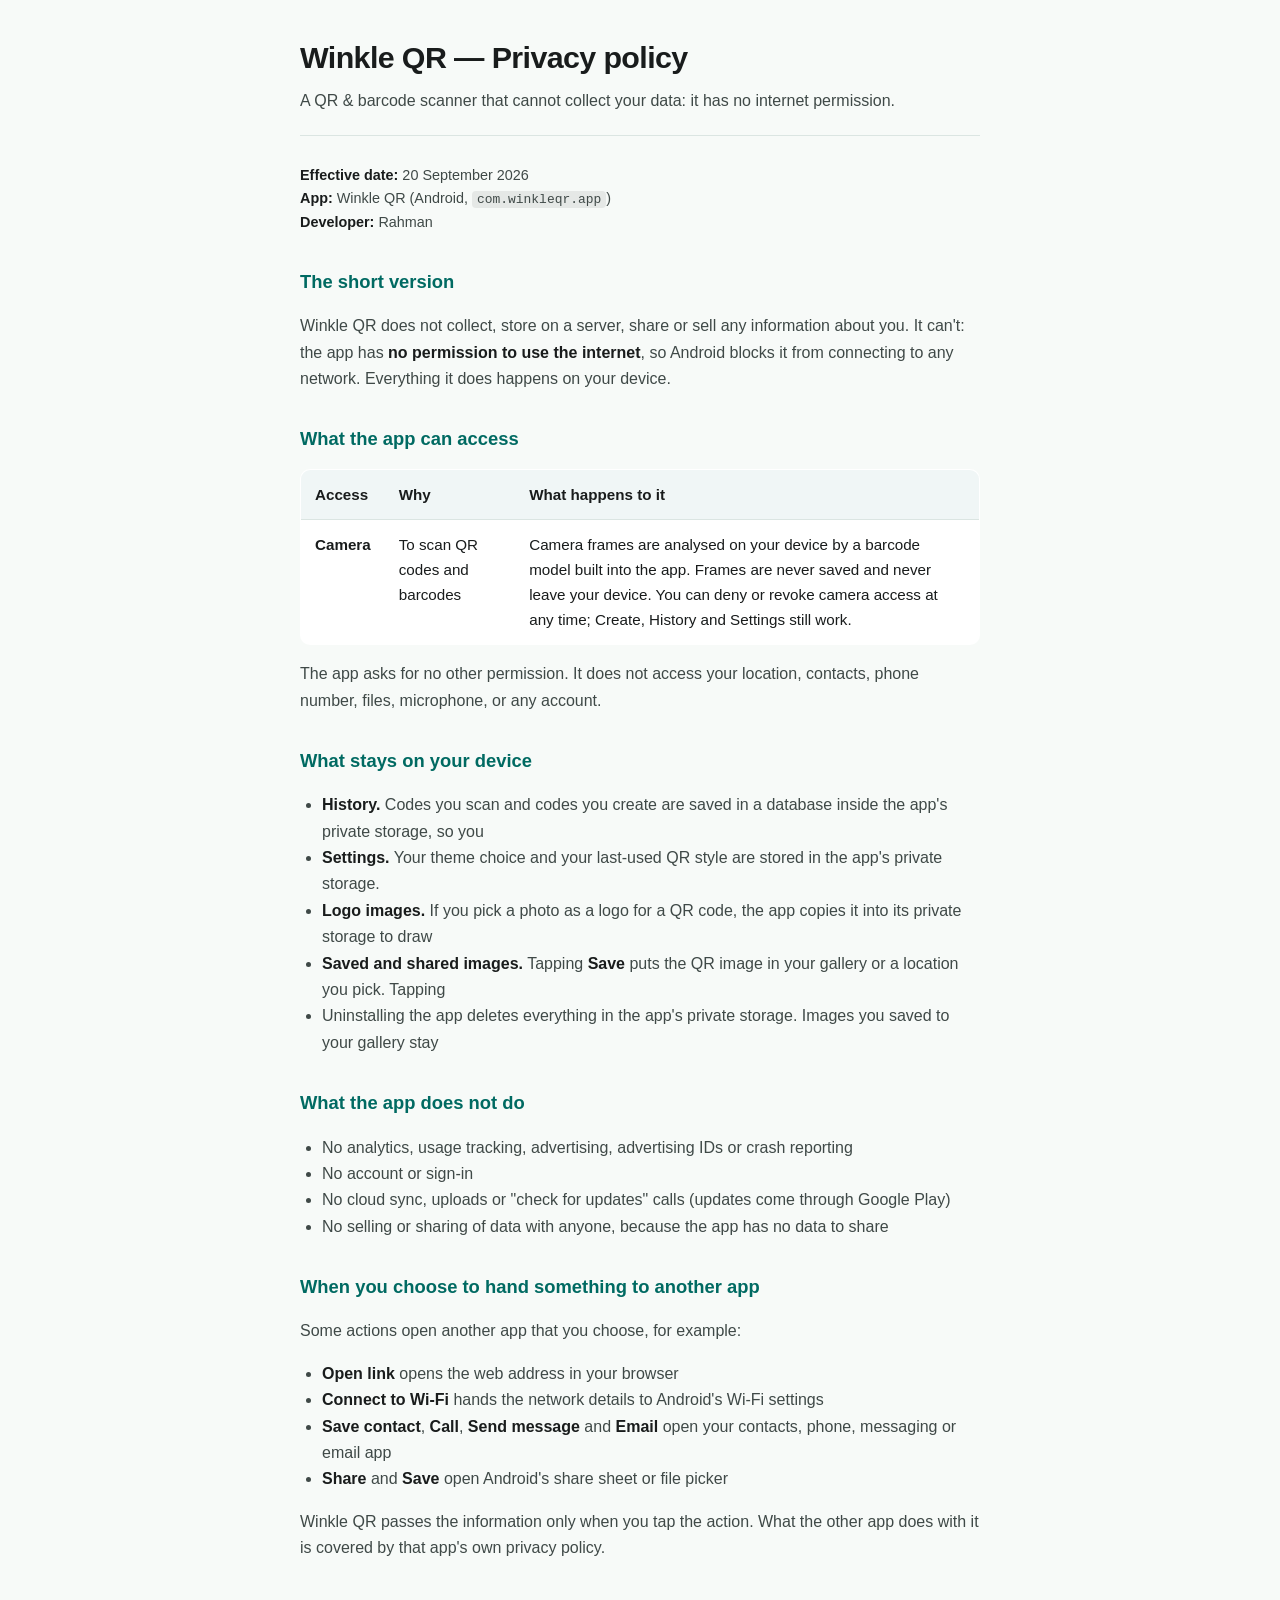
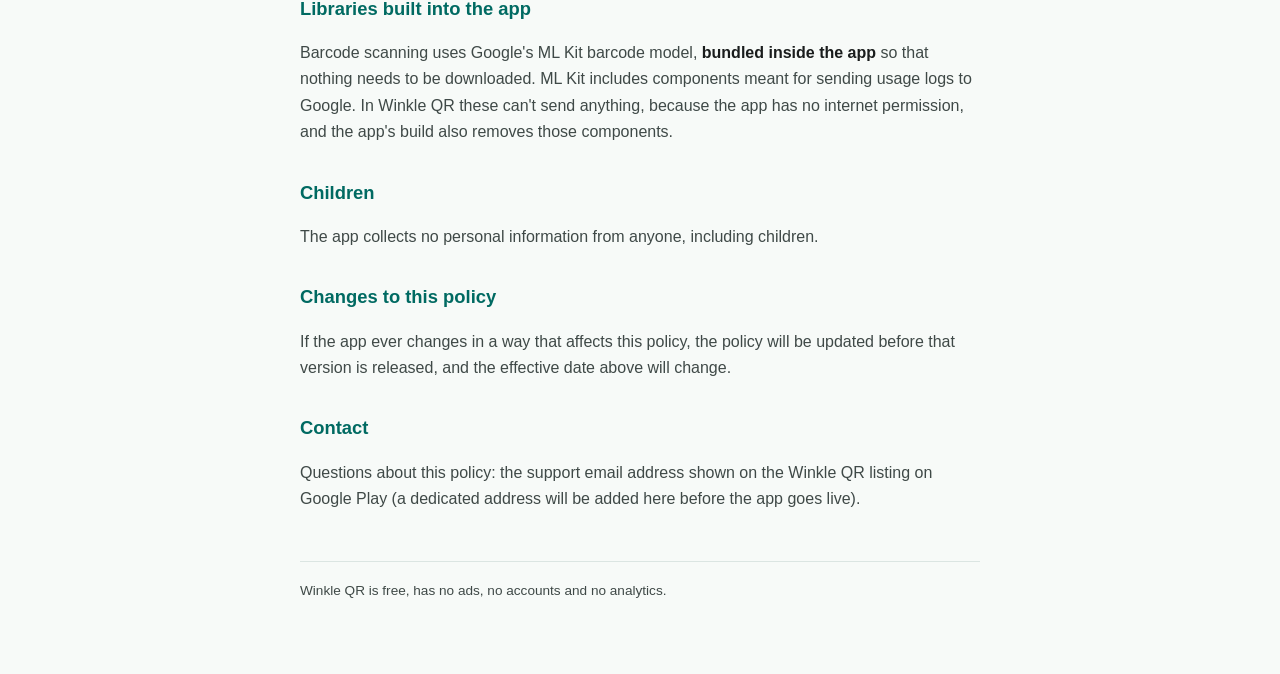
==== index.html @ daf8082f "Publish the Winkle QR privacy policy" ====
<!doctype html>
<html lang="en">
<head>
<meta charset="utf-8">
<meta name="viewport" content="width=device-width, initial-scale=1">
<title>Winkle QR — Privacy policy</title>
<style>
  :root { color-scheme: light dark; --ink:#191c1c; --muted:#3f4947; --bg:#f7faf8; --card:#fff; --accent:#006a62; --line:#dbe5e2; }
  @media (prefers-color-scheme: dark) { :root { --ink:#e0e3e2; --muted:#bfc9c7; --bg:#101414; --card:#171d1c; --accent:#74d7cc; --line:#2a3331; } }
  * { box-sizing:border-box; }
  body { margin:0; background:var(--bg); color:var(--ink); font:16px/1.65 -apple-system,BlinkMacSystemFont,"Segoe UI",Roboto,sans-serif; }
  main { max-width:720px; margin:0 auto; padding:32px 20px 72px; }
  header { border-bottom:1px solid var(--line); padding-bottom:20px; margin-bottom:28px; }
  h1 { font-size:1.9rem; margin:0 0 6px; letter-spacing:-.02em; }
  h2 { font-size:1.15rem; margin:32px 0 10px; color:var(--accent); }
  p, li { color:var(--muted); }
  strong { color:var(--ink); }
  .tagline { color:var(--muted); margin:0; }
  .meta { font-size:.9rem; }
  table { width:100%; border-collapse:collapse; margin:14px 0; background:var(--card); border:1px solid var(--line); border-radius:10px; overflow:hidden; }
  th, td { text-align:left; padding:12px 14px; border-bottom:1px solid var(--line); vertical-align:top; font-size:.95rem; }
  th { color:var(--ink); background:rgba(0,106,98,.06); }
  tr:last-child td { border-bottom:0; }
  code { background:rgba(127,127,127,.15); padding:1px 5px; border-radius:4px; font-size:.9em; }
  ul { padding-left:22px; }
  footer { margin-top:48px; padding-top:18px; border-top:1px solid var(--line); font-size:.85rem; color:var(--muted); }
</style>
</head>
<body>
<main>
<header>
  <h1>Winkle QR — Privacy policy</h1>
  <p class="tagline">A QR &amp; barcode scanner that cannot collect your data: it has no internet permission.</p>
</header>
<p class="meta"><strong>Effective date:</strong> 20 September 2026<br>
<strong>App:</strong> Winkle QR (Android, <code>com.winkleqr.app</code>)<br>
<strong>Developer:</strong> Rahman</p>
<h2>The short version</h2>
<p>Winkle QR does not collect, store on a server, share or sell any information about you. It can&#x27;t: the app has <strong>no permission to use the internet</strong>, so Android blocks it from connecting to any network. Everything it does happens on your device.</p>
<h2>What the app can access</h2>
<table><thead><tr><th>Access</th><th>Why</th><th>What happens to it</th></tr></thead><tbody><tr><td><strong>Camera</strong></td><td>To scan QR codes and barcodes</td><td>Camera frames are analysed on your device by a barcode model built into the app. Frames are never saved and never leave your device. You can deny or revoke camera access at any time; Create, History and Settings still work.</td></tr></tbody></table>
<p>The app asks for no other permission. It does not access your location, contacts, phone number, files, microphone, or any account.</p>
<h2>What stays on your device</h2>
<ul><li><strong>History.</strong> Codes you scan and codes you create are saved in a database inside the app&#x27;s private storage, so you</li><li><strong>Settings.</strong> Your theme choice and your last-used QR style are stored in the app&#x27;s private storage.</li><li><strong>Logo images.</strong> If you pick a photo as a logo for a QR code, the app copies it into its private storage to draw</li><li><strong>Saved and shared images.</strong> Tapping <strong>Save</strong> puts the QR image in your gallery or a location you pick. Tapping</li><li>Uninstalling the app deletes everything in the app&#x27;s private storage. Images you saved to your gallery stay</li></ul>
<h2>What the app does not do</h2>
<ul><li>No analytics, usage tracking, advertising, advertising IDs or crash reporting</li><li>No account or sign-in</li><li>No cloud sync, uploads or &quot;check for updates&quot; calls (updates come through Google Play)</li><li>No selling or sharing of data with anyone, because the app has no data to share</li></ul>
<h2>When you choose to hand something to another app</h2>
<p>Some actions open another app that you choose, for example:</p>
<ul><li><strong>Open link</strong> opens the web address in your browser</li><li><strong>Connect to Wi-Fi</strong> hands the network details to Android&#x27;s Wi-Fi settings</li><li><strong>Save contact</strong>, <strong>Call</strong>, <strong>Send message</strong> and <strong>Email</strong> open your contacts, phone, messaging or email app</li><li><strong>Share</strong> and <strong>Save</strong> open Android&#x27;s share sheet or file picker</li></ul>
<p>Winkle QR passes the information only when you tap the action. What the other app does with it is covered by that app&#x27;s own privacy policy.</p>
<h2>Libraries built into the app</h2>
<p>Barcode scanning uses Google&#x27;s ML Kit barcode model, <strong>bundled inside the app</strong> so that nothing needs to be downloaded. ML Kit includes components meant for sending usage logs to Google. In Winkle QR these can&#x27;t send anything, because the app has no internet permission, and the app&#x27;s build also removes those components.</p>
<h2>Children</h2>
<p>The app collects no personal information from anyone, including children.</p>
<h2>Changes to this policy</h2>
<p>If the app ever changes in a way that affects this policy, the policy will be updated before that version is released, and the effective date above will change.</p>
<h2>Contact</h2>
<p>Questions about this policy: the support email address shown on the Winkle QR listing on Google Play (a dedicated address will be added here before the app goes live).</p>
<footer>Winkle QR is free, has no ads, no accounts and no analytics.</footer>
</main>
</body>
</html>
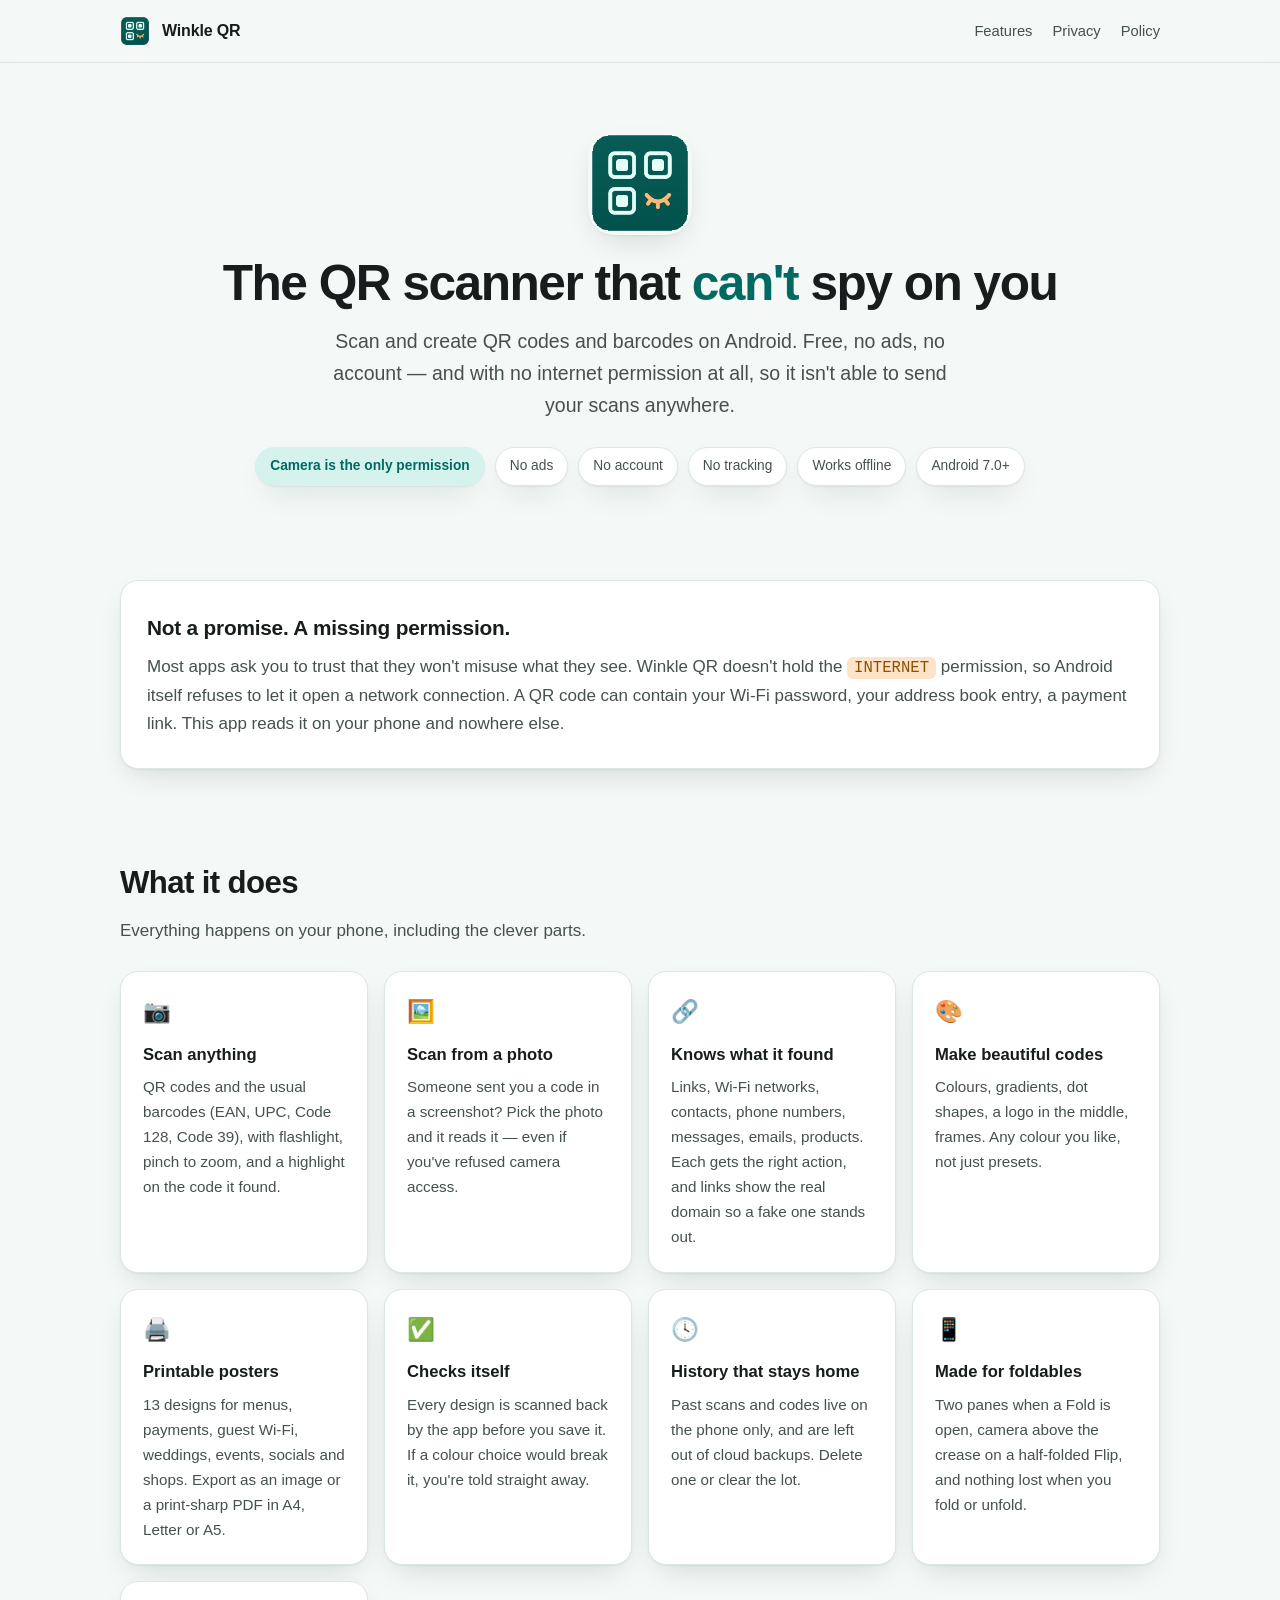
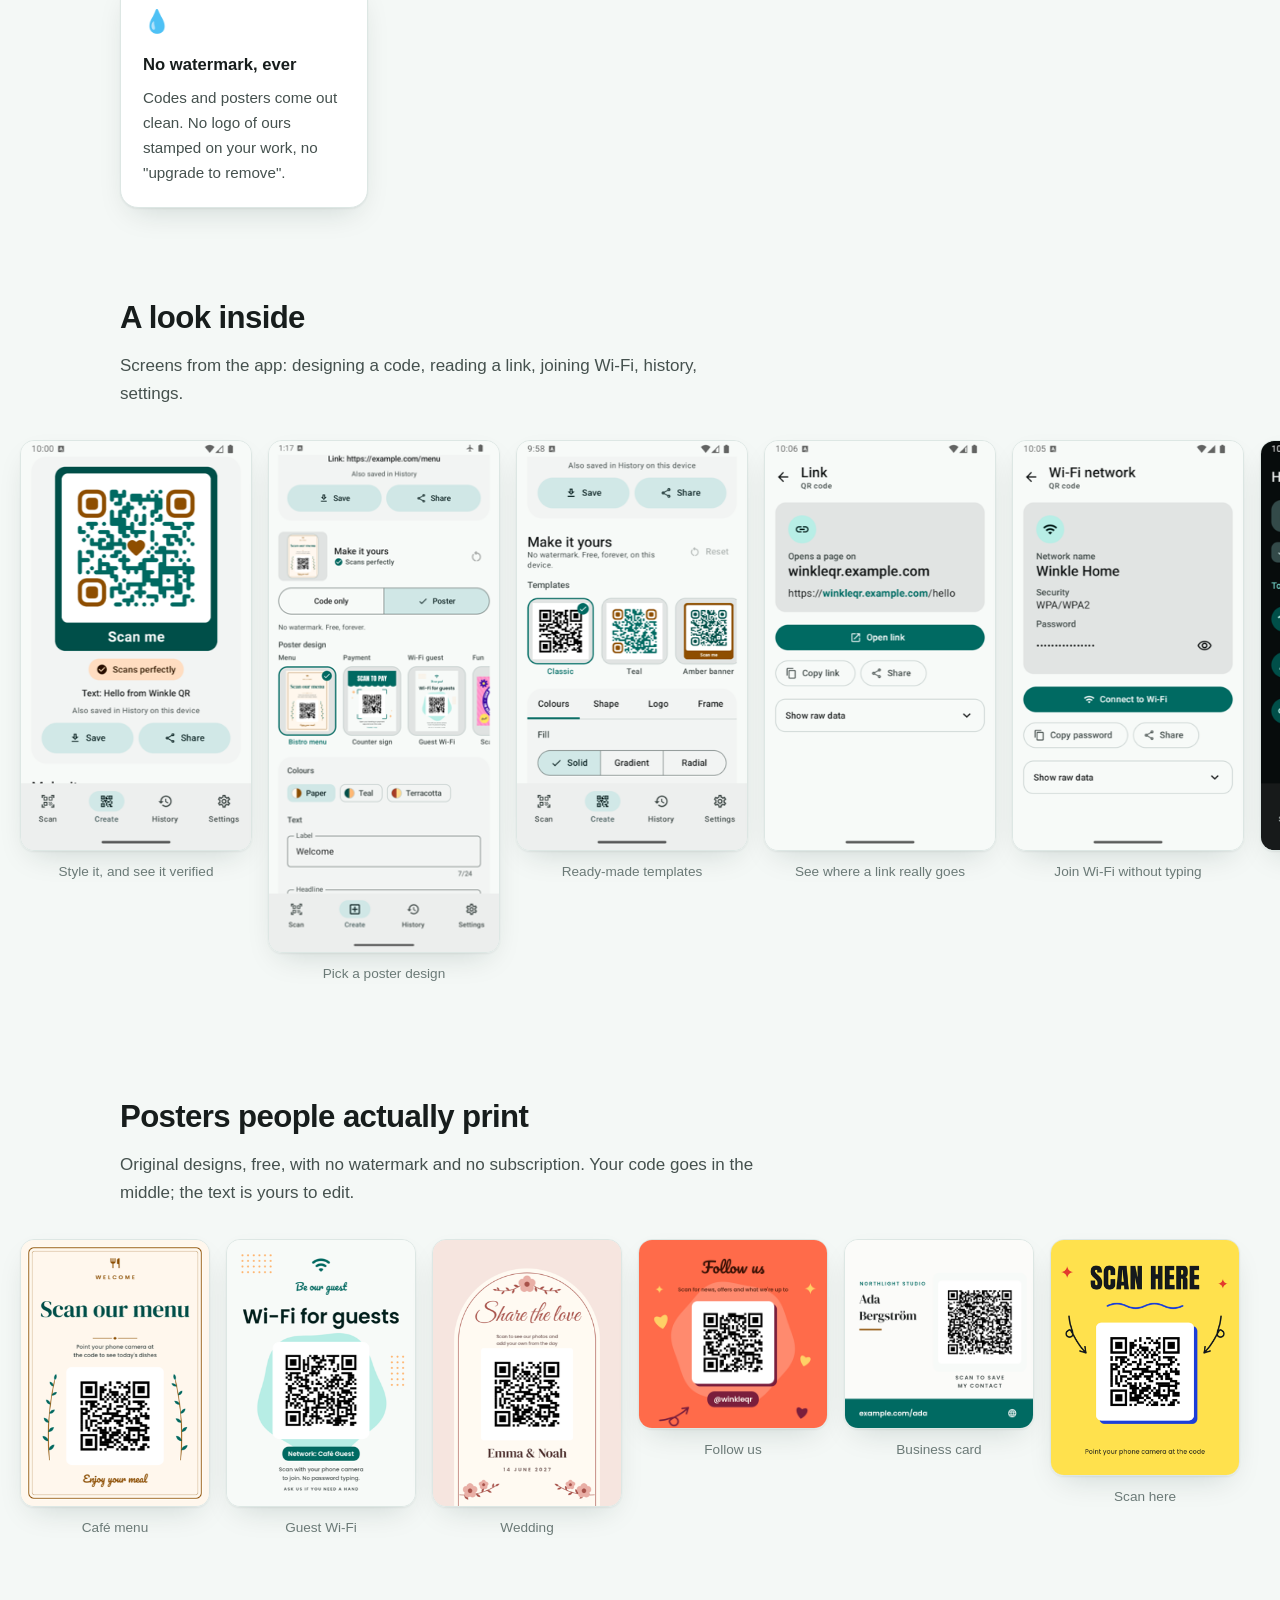
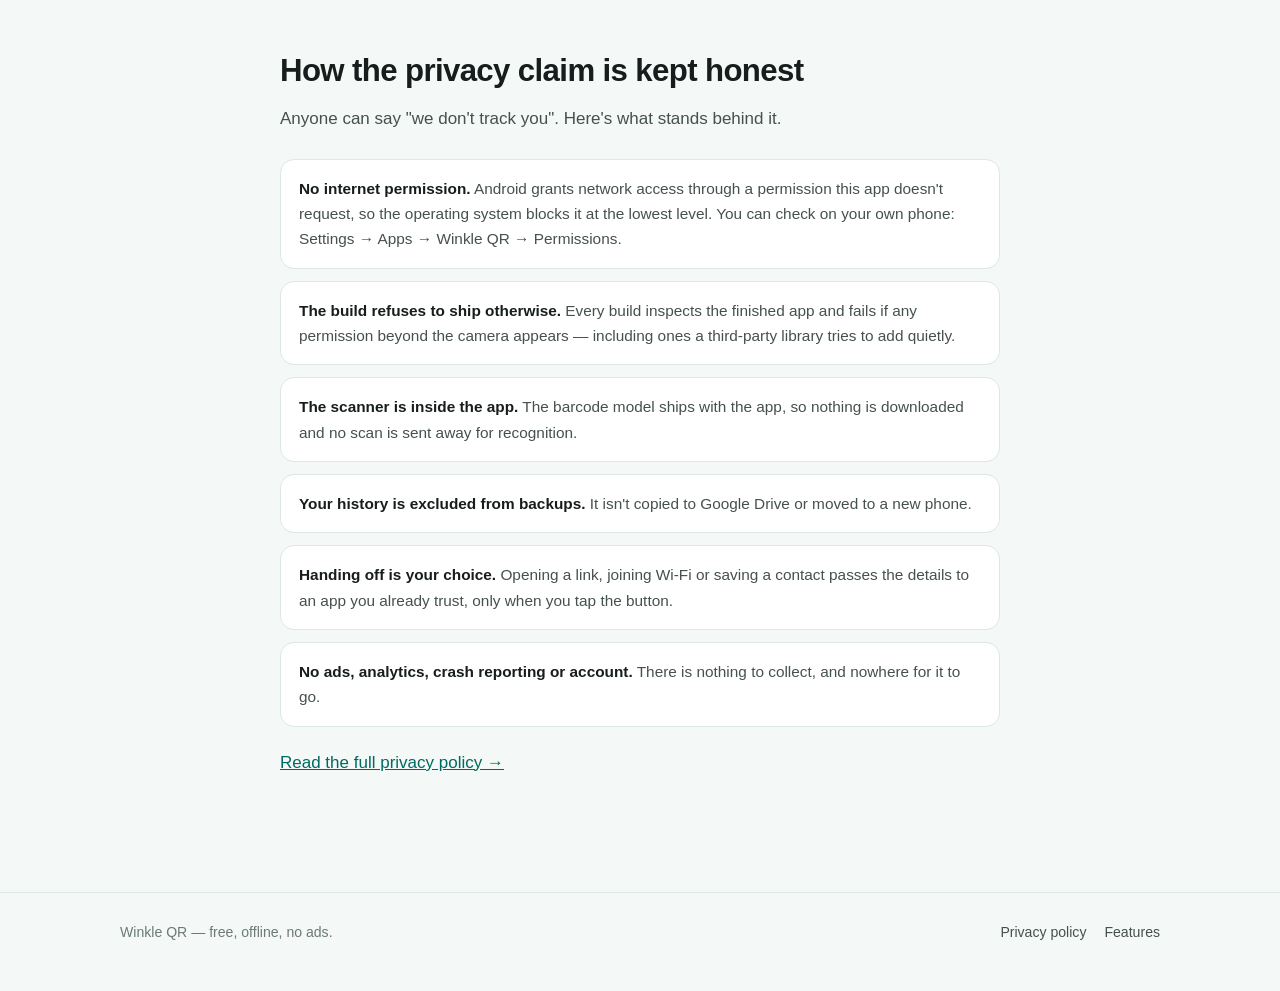
==== commit 7ab3463b: "Give Winkle QR a proper site: landing page, screenshots, posters, styled policy The privacy policy m" ====
--- a/index.html
+++ b/index.html
@@ -3,60 +3,180 @@
 <head>
 <meta charset="utf-8">
 <meta name="viewport" content="width=device-width, initial-scale=1">
-<title>Winkle QR — Privacy policy</title>
-<style>
-  :root { color-scheme: light dark; --ink:#191c1c; --muted:#3f4947; --bg:#f7faf8; --card:#fff; --accent:#006a62; --line:#dbe5e2; }
-  @media (prefers-color-scheme: dark) { :root { --ink:#e0e3e2; --muted:#bfc9c7; --bg:#101414; --card:#171d1c; --accent:#74d7cc; --line:#2a3331; } }
-  * { box-sizing:border-box; }
-  body { margin:0; background:var(--bg); color:var(--ink); font:16px/1.65 -apple-system,BlinkMacSystemFont,"Segoe UI",Roboto,sans-serif; }
-  main { max-width:720px; margin:0 auto; padding:32px 20px 72px; }
-  header { border-bottom:1px solid var(--line); padding-bottom:20px; margin-bottom:28px; }
-  h1 { font-size:1.9rem; margin:0 0 6px; letter-spacing:-.02em; }
-  h2 { font-size:1.15rem; margin:32px 0 10px; color:var(--accent); }
-  p, li { color:var(--muted); }
-  strong { color:var(--ink); }
-  .tagline { color:var(--muted); margin:0; }
-  .meta { font-size:.9rem; }
-  table { width:100%; border-collapse:collapse; margin:14px 0; background:var(--card); border:1px solid var(--line); border-radius:10px; overflow:hidden; }
-  th, td { text-align:left; padding:12px 14px; border-bottom:1px solid var(--line); vertical-align:top; font-size:.95rem; }
-  th { color:var(--ink); background:rgba(0,106,98,.06); }
-  tr:last-child td { border-bottom:0; }
-  code { background:rgba(127,127,127,.15); padding:1px 5px; border-radius:4px; font-size:.9em; }
-  ul { padding-left:22px; }
-  footer { margin-top:48px; padding-top:18px; border-top:1px solid var(--line); font-size:.85rem; color:var(--muted); }
-</style>
+<title>Winkle QR — the QR scanner that can't spy on you</title>
+<meta name="description" content="A free, offline QR and barcode scanner and maker for Android. No internet permission, no ads, no account, no tracking. Make styled codes and printable posters.">
+<link rel="icon" href="img/icon.png">
+<link rel="stylesheet" href="style.css">
+<meta property="og:title" content="Winkle QR — the QR scanner that can't spy on you">
+<meta property="og:description" content="Free, offline QR and barcode scanner and maker for Android. No internet permission at all.">
+<meta property="og:image" content="img/icon.png">
 </head>
 <body>
-<main>
-<header>
-  <h1>Winkle QR — Privacy policy</h1>
-  <p class="tagline">A QR &amp; barcode scanner that cannot collect your data: it has no internet permission.</p>
+
+<div class="bar">
+  <div class="wrap">
+    <img src="img/icon.png" alt="">
+    <b>Winkle QR</b>
+    <nav>
+      <a href="#what">Features</a>
+      <a href="#privacy">Privacy</a>
+      <a href="privacy/">Policy</a>
+    </nav>
+  </div>
+</div>
+
+<header class="hero">
+  <div class="wrap">
+    <img class="icon" src="img/icon.png" alt="Winkle QR app icon: a QR mark with one closed, winking eye">
+    <h1>The QR scanner that <span class="hl">can't</span> spy on you</h1>
+    <p class="lede">
+      Scan and create QR codes and barcodes on Android. Free, no ads, no account —
+      and with no internet permission at all, so it isn't able to send your scans anywhere.
+    </p>
+    <div class="pills">
+      <span class="pill accent">Camera is the only permission</span>
+      <span class="pill">No ads</span>
+      <span class="pill">No account</span>
+      <span class="pill">No tracking</span>
+      <span class="pill">Works offline</span>
+      <span class="pill">Android 7.0+</span>
+    </div>
+  </div>
 </header>
-<p class="meta"><strong>Effective date:</strong> 20 September 2026<br>
-<strong>App:</strong> Winkle QR (Android, <code>com.winkleqr.app</code>)<br>
-<strong>Developer:</strong> Rahman</p>
-<h2>The short version</h2>
-<p>Winkle QR does not collect, store on a server, share or sell any information about you. It can&#x27;t: the app has <strong>no permission to use the internet</strong>, so Android blocks it from connecting to any network. Everything it does happens on your device.</p>
-<h2>What the app can access</h2>
-<table><thead><tr><th>Access</th><th>Why</th><th>What happens to it</th></tr></thead><tbody><tr><td><strong>Camera</strong></td><td>To scan QR codes and barcodes</td><td>Camera frames are analysed on your device by a barcode model built into the app. Frames are never saved and never leave your device. You can deny or revoke camera access at any time; Create, History and Settings still work.</td></tr></tbody></table>
-<p>The app asks for no other permission. It does not access your location, contacts, phone number, files, microphone, or any account.</p>
-<h2>What stays on your device</h2>
-<ul><li><strong>History.</strong> Codes you scan and codes you create are saved in a database inside the app&#x27;s private storage, so you</li><li><strong>Settings.</strong> Your theme choice and your last-used QR style are stored in the app&#x27;s private storage.</li><li><strong>Logo images.</strong> If you pick a photo as a logo for a QR code, the app copies it into its private storage to draw</li><li><strong>Saved and shared images.</strong> Tapping <strong>Save</strong> puts the QR image in your gallery or a location you pick. Tapping</li><li>Uninstalling the app deletes everything in the app&#x27;s private storage. Images you saved to your gallery stay</li></ul>
-<h2>What the app does not do</h2>
-<ul><li>No analytics, usage tracking, advertising, advertising IDs or crash reporting</li><li>No account or sign-in</li><li>No cloud sync, uploads or &quot;check for updates&quot; calls (updates come through Google Play)</li><li>No selling or sharing of data with anyone, because the app has no data to share</li></ul>
-<h2>When you choose to hand something to another app</h2>
-<p>Some actions open another app that you choose, for example:</p>
-<ul><li><strong>Open link</strong> opens the web address in your browser</li><li><strong>Connect to Wi-Fi</strong> hands the network details to Android&#x27;s Wi-Fi settings</li><li><strong>Save contact</strong>, <strong>Call</strong>, <strong>Send message</strong> and <strong>Email</strong> open your contacts, phone, messaging or email app</li><li><strong>Share</strong> and <strong>Save</strong> open Android&#x27;s share sheet or file picker</li></ul>
-<p>Winkle QR passes the information only when you tap the action. What the other app does with it is covered by that app&#x27;s own privacy policy.</p>
-<h2>Libraries built into the app</h2>
-<p>Barcode scanning uses Google&#x27;s ML Kit barcode model, <strong>bundled inside the app</strong> so that nothing needs to be downloaded. ML Kit includes components meant for sending usage logs to Google. In Winkle QR these can&#x27;t send anything, because the app has no internet permission, and the app&#x27;s build also removes those components.</p>
-<h2>Children</h2>
-<p>The app collects no personal information from anyone, including children.</p>
-<h2>Changes to this policy</h2>
-<p>If the app ever changes in a way that affects this policy, the policy will be updated before that version is released, and the effective date above will change.</p>
-<h2>Contact</h2>
-<p>Questions about this policy: the support email address shown on the Winkle QR listing on Google Play (a dedicated address will be added here before the app goes live).</p>
-<footer>Winkle QR is free, has no ads, no accounts and no analytics.</footer>
-</main>
+
+<div class="wrap">
+  <div class="claim">
+    <h2>Not a promise. A missing permission.</h2>
+    <p>
+      Most apps ask you to trust that they won't misuse what they see. Winkle QR doesn't hold the
+      <code>INTERNET</code> permission, so Android itself refuses to let it open a network connection. A QR code can
+      contain your Wi-Fi password, your address book entry, a payment link. This app reads it on your phone and
+      nowhere else.
+    </p>
+  </div>
+</div>
+
+<section id="what">
+  <div class="wrap">
+    <h2 class="section">What it does</h2>
+    <p class="sub">Everything happens on your phone, including the clever parts.</p>
+    <div class="grid">
+      <div class="feature">
+        <span class="em">📷</span>
+        <h3>Scan anything</h3>
+        <p>QR codes and the usual barcodes (EAN, UPC, Code 128, Code 39), with flashlight, pinch to zoom, and a
+          highlight on the code it found.</p>
+      </div>
+      <div class="feature">
+        <span class="em">🖼️</span>
+        <h3>Scan from a photo</h3>
+        <p>Someone sent you a code in a screenshot? Pick the photo and it reads it — even if you've refused camera
+          access.</p>
+      </div>
+      <div class="feature">
+        <span class="em">🔗</span>
+        <h3>Knows what it found</h3>
+        <p>Links, Wi-Fi networks, contacts, phone numbers, messages, emails, products. Each gets the right action,
+          and links show the real domain so a fake one stands out.</p>
+      </div>
+      <div class="feature">
+        <span class="em">🎨</span>
+        <h3>Make beautiful codes</h3>
+        <p>Colours, gradients, dot shapes, a logo in the middle, frames. Any colour you like, not just presets.</p>
+      </div>
+      <div class="feature">
+        <span class="em">🖨️</span>
+        <h3>Printable posters</h3>
+        <p>13 designs for menus, payments, guest Wi-Fi, weddings, events, socials and shops. Export as an image or a
+          print-sharp PDF in A4, Letter or A5.</p>
+      </div>
+      <div class="feature">
+        <span class="em">✅</span>
+        <h3>Checks itself</h3>
+        <p>Every design is scanned back by the app before you save it. If a colour choice would break it, you're told
+          straight away.</p>
+      </div>
+      <div class="feature">
+        <span class="em">🕓</span>
+        <h3>History that stays home</h3>
+        <p>Past scans and codes live on the phone only, and are left out of cloud backups. Delete one or clear the
+          lot.</p>
+      </div>
+      <div class="feature">
+        <span class="em">📱</span>
+        <h3>Made for foldables</h3>
+        <p>Two panes when a Fold is open, camera above the crease on a half-folded Flip, and nothing lost when you
+          fold or unfold.</p>
+      </div>
+      <div class="feature">
+        <span class="em">💧</span>
+        <h3>No watermark, ever</h3>
+        <p>Codes and posters come out clean. No logo of ours stamped on your work, no "upgrade to remove".</p>
+      </div>
+    </div>
+  </div>
+</section>
+
+<section>
+  <div class="wrap"><h2 class="section">A look inside</h2>
+  <p class="sub">Screens from the app: designing a code, reading a link, joining Wi-Fi, history, settings.</p></div>
+  <div class="rail">
+    <figure><img src="img/shots/create-style-studio.png" alt="Create screen with a teal and amber QR code, a Scan me frame and a Scans perfectly badge"><figcaption>Style it, and see it verified</figcaption></figure>
+    <figure><img src="img/shots/poster-picker.png" alt="Poster designs grouped by category, each thumbnail showing your own code"><figcaption>Pick a poster design</figcaption></figure>
+    <figure><img src="img/shots/create-templates.png" alt="Template row with Classic, Teal and Amber banner styles"><figcaption>Ready-made templates</figcaption></figure>
+    <figure><img src="img/shots/result-link.png" alt="Result screen for a link with the domain highlighted"><figcaption>See where a link really goes</figcaption></figure>
+    <figure><img src="img/shots/result-wifi.png" alt="Result screen for a Wi-Fi code with a Connect button"><figcaption>Join Wi-Fi without typing</figcaption></figure>
+    <figure><img src="img/shots/history-dark.png" alt="History screen in dark theme grouped by day"><figcaption>History, on this device only</figcaption></figure>
+    <figure><img src="img/shots/settings-privacy.png" alt="Settings screen with an Offline by design privacy card"><figcaption>Offline by design</figcaption></figure>
+  </div>
+</section>
+
+<section>
+  <div class="wrap"><h2 class="section">Posters people actually print</h2>
+  <p class="sub">Original designs, free, with no watermark and no subscription. Your code goes in the middle; the text
+    is yours to edit.</p></div>
+  <div class="rail posters">
+    <figure><img src="img/posters/MENU_BISTRO_PAPER.png" alt="Bistro menu poster with a script headline and olive sprigs"><figcaption>Café menu</figcaption></figure>
+    <figure><img src="img/posters/WIFI_GUEST_MINT.png" alt="Guest Wi-Fi poster showing the network name"><figcaption>Guest Wi-Fi</figcaption></figure>
+    <figure><img src="img/posters/EVENT_WEDDING_BLUSH.png" alt="Wedding poster with a floral arch, names and a date"><figcaption>Wedding</figcaption></figure>
+    <figure><img src="img/posters/SOCIAL_FOLLOW_SUNSET.png" alt="Follow us poster with a handle and doodled arrow"><figcaption>Follow us</figcaption></figure>
+    <figure><img src="img/posters/BIZ_CARD_BRAND.png" alt="Business card poster with company, name and job title"><figcaption>Business card</figcaption></figure>
+    <figure><img src="img/posters/FUN_SCAN_HERE_CITRUS.png" alt="Bold SCAN HERE poster with hand-drawn arrows"><figcaption>Scan here</figcaption></figure>
+  </div>
+</section>
+
+<section id="privacy">
+  <div class="wrap narrow">
+    <h2 class="section">How the privacy claim is kept honest</h2>
+    <p class="sub">Anyone can say "we don't track you". Here's what stands behind it.</p>
+    <ul class="proof">
+      <li><strong>No internet permission.</strong> Android grants network access through a permission this app doesn't
+        request, so the operating system blocks it at the lowest level. You can check on your own phone: Settings →
+        Apps → Winkle QR → Permissions.</li>
+      <li><strong>The build refuses to ship otherwise.</strong> Every build inspects the finished app and fails if any
+        permission beyond the camera appears — including ones a third-party library tries to add quietly.</li>
+      <li><strong>The scanner is inside the app.</strong> The barcode model ships with the app, so nothing is
+        downloaded and no scan is sent away for recognition.</li>
+      <li><strong>Your history is excluded from backups.</strong> It isn't copied to Google Drive or moved to a new
+        phone.</li>
+      <li><strong>Handing off is your choice.</strong> Opening a link, joining Wi-Fi or saving a contact passes the
+        details to an app you already trust, only when you tap the button.</li>
+      <li><strong>No ads, analytics, crash reporting or account.</strong> There is nothing to collect, and nowhere for
+        it to go.</li>
+    </ul>
+    <p style="margin-top:22px"><a href="privacy/">Read the full privacy policy →</a></p>
+  </div>
+</section>
+
+<footer>
+  <div class="wrap">
+    <span>Winkle QR — free, offline, no ads.</span>
+    <nav>
+      <a href="privacy/">Privacy policy</a>
+      <a href="#what">Features</a>
+    </nav>
+  </div>
+</footer>
+
 </body>
-</html>+</html>
--- a/style.css
+++ b/style.css
@@ -0,0 +1,155 @@
+:root {
+  color-scheme: light dark;
+  --ink: #171d1c;
+  --muted: #45514e;
+  --faint: #6b7a77;
+  --bg: #f4f8f6;
+  --card: #ffffff;
+  --line: #dde7e4;
+  --teal: #006a62;
+  --teal-soft: #d6f2ed;
+  --amber: #8d4f00;
+  --amber-soft: #ffe3c8;
+  --ink-on-teal: #ffffff;
+  --shadow: 0 1px 2px rgba(0, 40, 36, .06), 0 12px 32px -12px rgba(0, 40, 36, .18);
+  --radius: 18px;
+}
+
+@media (prefers-color-scheme: dark) {
+  :root {
+    --ink: #e2e6e5;
+    --muted: #b9c4c2;
+    --faint: #8b9a97;
+    --bg: #0d1211;
+    --card: #151c1b;
+    --line: #253130;
+    --teal: #74d7cc;
+    --teal-soft: #0d2a28;
+    --amber: #ffb875;
+    --amber-soft: #33210f;
+    --ink-on-teal: #00201d;
+    --shadow: 0 1px 2px rgba(0, 0, 0, .4), 0 16px 40px -16px rgba(0, 0, 0, .7);
+  }
+}
+
+* { box-sizing: border-box; }
+
+html { scroll-behavior: smooth; }
+
+body {
+  margin: 0;
+  background: var(--bg);
+  color: var(--ink);
+  font: 17px/1.65 -apple-system, BlinkMacSystemFont, "Segoe UI", Roboto, "Helvetica Neue", sans-serif;
+  -webkit-font-smoothing: antialiased;
+}
+
+img { max-width: 100%; display: block; }
+a { color: var(--teal); }
+
+.wrap { max-width: 1080px; margin: 0 auto; padding: 0 20px; }
+.narrow { max-width: 760px; }
+
+/* --- top bar --- */
+.bar {
+  position: sticky; top: 0; z-index: 10;
+  backdrop-filter: saturate(140%) blur(12px);
+  background: color-mix(in srgb, var(--bg) 82%, transparent);
+  border-bottom: 1px solid var(--line);
+}
+.bar .wrap { display: flex; align-items: center; gap: 12px; height: 62px; }
+.bar img { width: 30px; height: 30px; border-radius: 8px; }
+.bar b { font-size: 1rem; letter-spacing: -.01em; }
+.bar nav { margin-left: auto; display: flex; gap: 20px; font-size: .92rem; }
+.bar nav a { color: var(--muted); text-decoration: none; }
+.bar nav a:hover { color: var(--teal); }
+
+/* --- hero --- */
+.hero { padding: 68px 0 48px; text-align: center; }
+.hero img.icon {
+  width: 104px; height: 104px; margin: 0 auto 22px;
+  border-radius: 26px; box-shadow: var(--shadow);
+}
+.hero h1 { font-size: clamp(2.1rem, 6vw, 3.1rem); line-height: 1.08; margin: 0 0 14px; letter-spacing: -.03em; }
+.hero h1 .hl { color: var(--teal); }
+.hero p.lede { font-size: clamp(1.05rem, 2.6vw, 1.22rem); color: var(--muted); margin: 0 auto 26px; max-width: 620px; }
+.pills { display: flex; flex-wrap: wrap; gap: 10px; justify-content: center; }
+.pill {
+  background: var(--card); border: 1px solid var(--line); color: var(--muted);
+  padding: 7px 14px; border-radius: 999px; font-size: .86rem; box-shadow: var(--shadow);
+}
+.pill.accent { background: var(--teal-soft); border-color: transparent; color: var(--teal); font-weight: 600; }
+
+/* --- claim strip --- */
+.claim {
+  margin: 46px 0; padding: 30px 26px; border-radius: var(--radius);
+  background: var(--card); border: 1px solid var(--line); box-shadow: var(--shadow);
+}
+.claim h2 { margin: 0 0 8px; font-size: 1.3rem; letter-spacing: -.01em; }
+.claim p { margin: 0; color: var(--muted); }
+.claim code { background: var(--amber-soft); color: var(--amber); padding: 2px 7px; border-radius: 6px; font-size: .92em; }
+
+/* --- sections --- */
+section { padding: 42px 0; }
+h2.section { font-size: clamp(1.5rem, 3.6vw, 1.95rem); letter-spacing: -.02em; margin: 0 0 8px; }
+p.sub { color: var(--muted); margin: 0 0 26px; max-width: 640px; }
+
+.grid { display: grid; gap: 16px; grid-template-columns: repeat(auto-fit, minmax(240px, 1fr)); }
+.feature {
+  background: var(--card); border: 1px solid var(--line); border-radius: var(--radius);
+  padding: 22px; box-shadow: var(--shadow);
+}
+.feature h3 { margin: 0 0 6px; font-size: 1.04rem; }
+.feature p { margin: 0; color: var(--muted); font-size: .95rem; }
+.feature .em { font-size: 1.4rem; display: block; margin-bottom: 10px; }
+
+/* --- screenshot / poster rails --- */
+.rail {
+  display: flex; gap: 16px; overflow-x: auto; padding: 6px 20px 22px;
+  scroll-snap-type: x mandatory; -webkit-overflow-scrolling: touch;
+}
+.rail::-webkit-scrollbar { height: 8px; }
+.rail::-webkit-scrollbar-thumb { background: var(--line); border-radius: 99px; }
+.rail figure { margin: 0; flex: 0 0 auto; width: 232px; scroll-snap-align: center; }
+.rail figure img { border-radius: 14px; border: 1px solid var(--line); box-shadow: var(--shadow); }
+.rail figcaption { font-size: .85rem; color: var(--faint); margin-top: 10px; text-align: center; }
+.rail.posters figure { width: 190px; }
+
+/* --- proof list --- */
+.proof { list-style: none; padding: 0; margin: 0; display: grid; gap: 12px; }
+.proof li {
+  background: var(--card); border: 1px solid var(--line); border-radius: 14px;
+  padding: 16px 18px; color: var(--muted); font-size: .96rem;
+}
+.proof li strong { color: var(--ink); }
+
+/* --- policy page --- */
+.policy h2 { font-size: 1.2rem; color: var(--teal); margin: 34px 0 10px; letter-spacing: -.01em; }
+.policy p, .policy li { color: var(--muted); }
+.policy strong { color: var(--ink); }
+.policy table {
+  width: 100%; border-collapse: collapse; margin: 16px 0; background: var(--card);
+  border: 1px solid var(--line); border-radius: 14px; overflow: hidden; box-shadow: var(--shadow);
+}
+.policy th, .policy td { text-align: left; padding: 13px 15px; border-bottom: 1px solid var(--line); vertical-align: top; font-size: .95rem; }
+.policy th { color: var(--ink); background: color-mix(in srgb, var(--teal) 8%, transparent); }
+.policy tr:last-child td { border-bottom: 0; }
+.policy code { background: color-mix(in srgb, var(--faint) 18%, transparent); padding: 1px 6px; border-radius: 5px; font-size: .9em; }
+.meta {
+  background: var(--card); border: 1px solid var(--line); border-radius: 14px;
+  padding: 16px 18px; font-size: .92rem; box-shadow: var(--shadow);
+}
+
+footer {
+  margin-top: 56px; border-top: 1px solid var(--line); padding: 28px 0 48px;
+  color: var(--faint); font-size: .88rem;
+}
+footer .wrap { display: flex; flex-wrap: wrap; gap: 14px; align-items: center; }
+footer nav { margin-left: auto; display: flex; gap: 18px; }
+footer a { color: var(--muted); text-decoration: none; }
+footer a:hover { color: var(--teal); }
+
+@media (max-width: 560px) {
+  .hero { padding: 48px 0 32px; }
+  .bar nav { gap: 14px; font-size: .86rem; }
+}
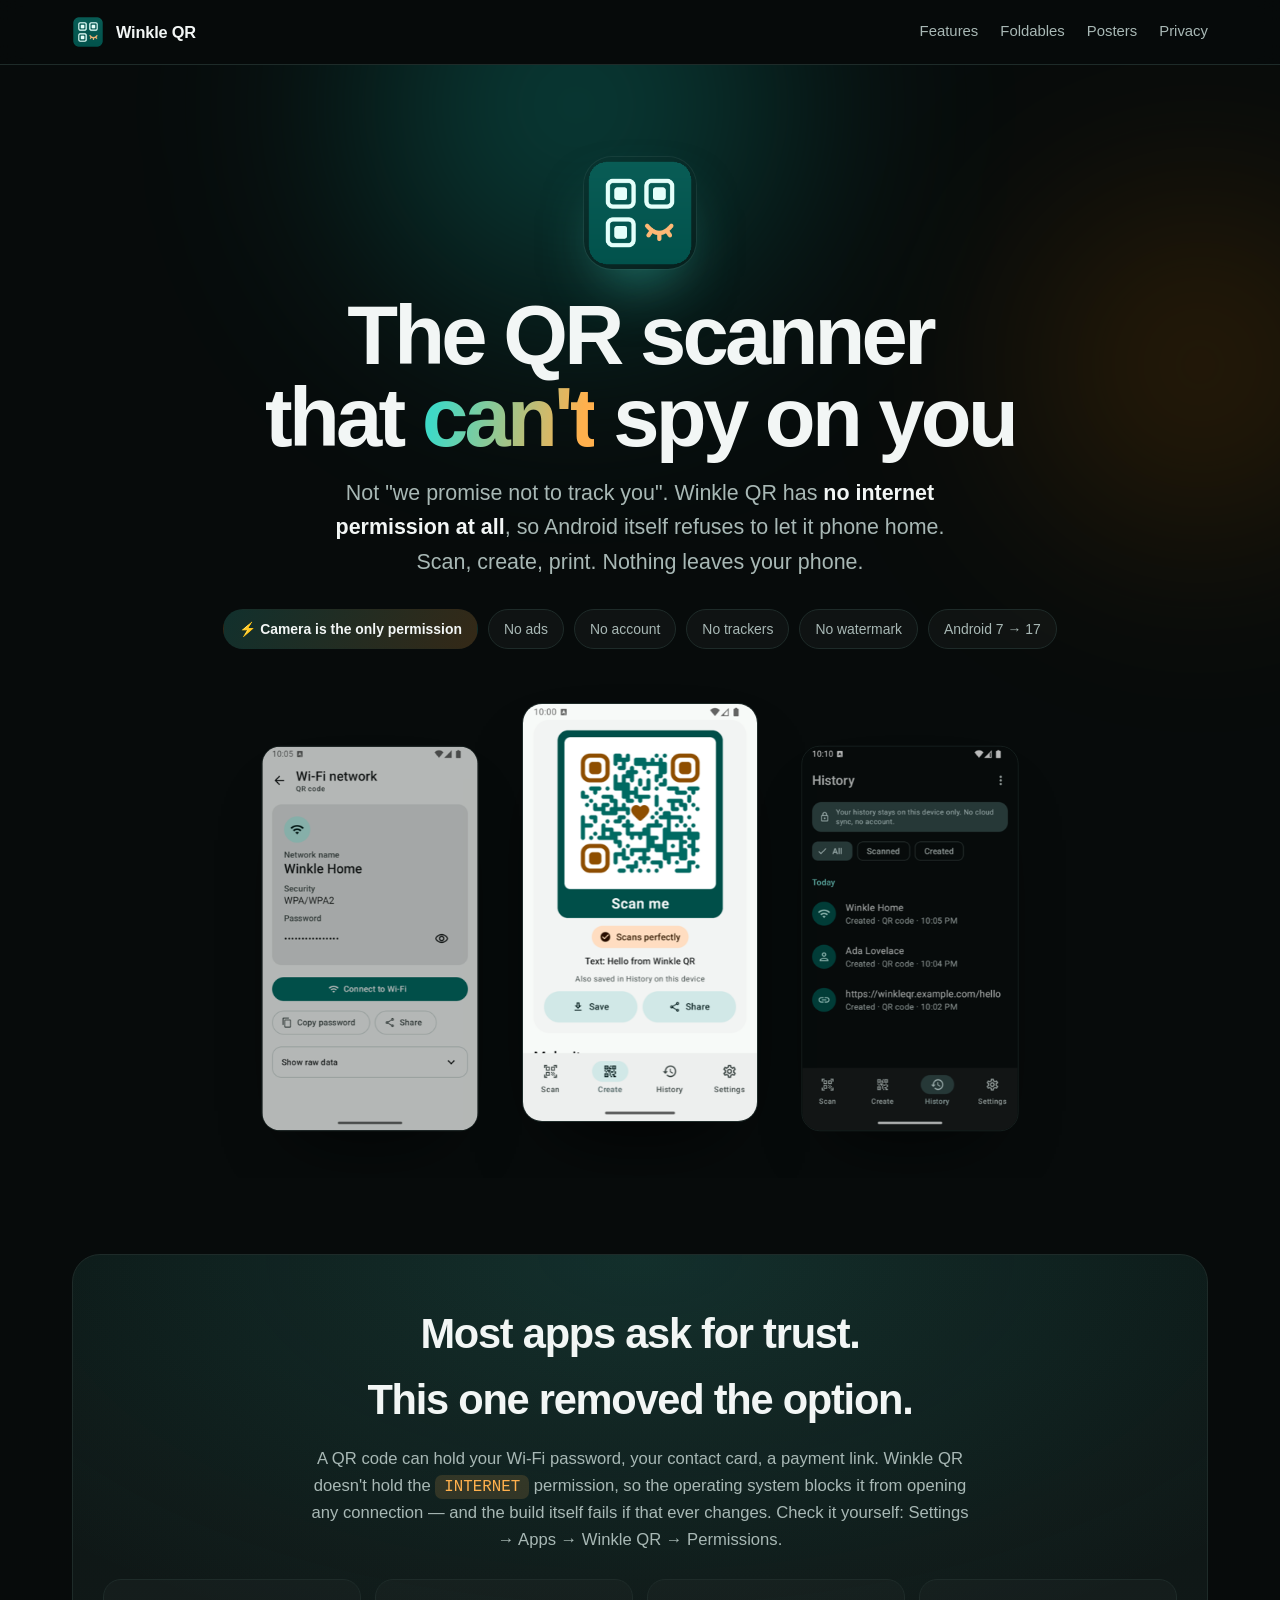
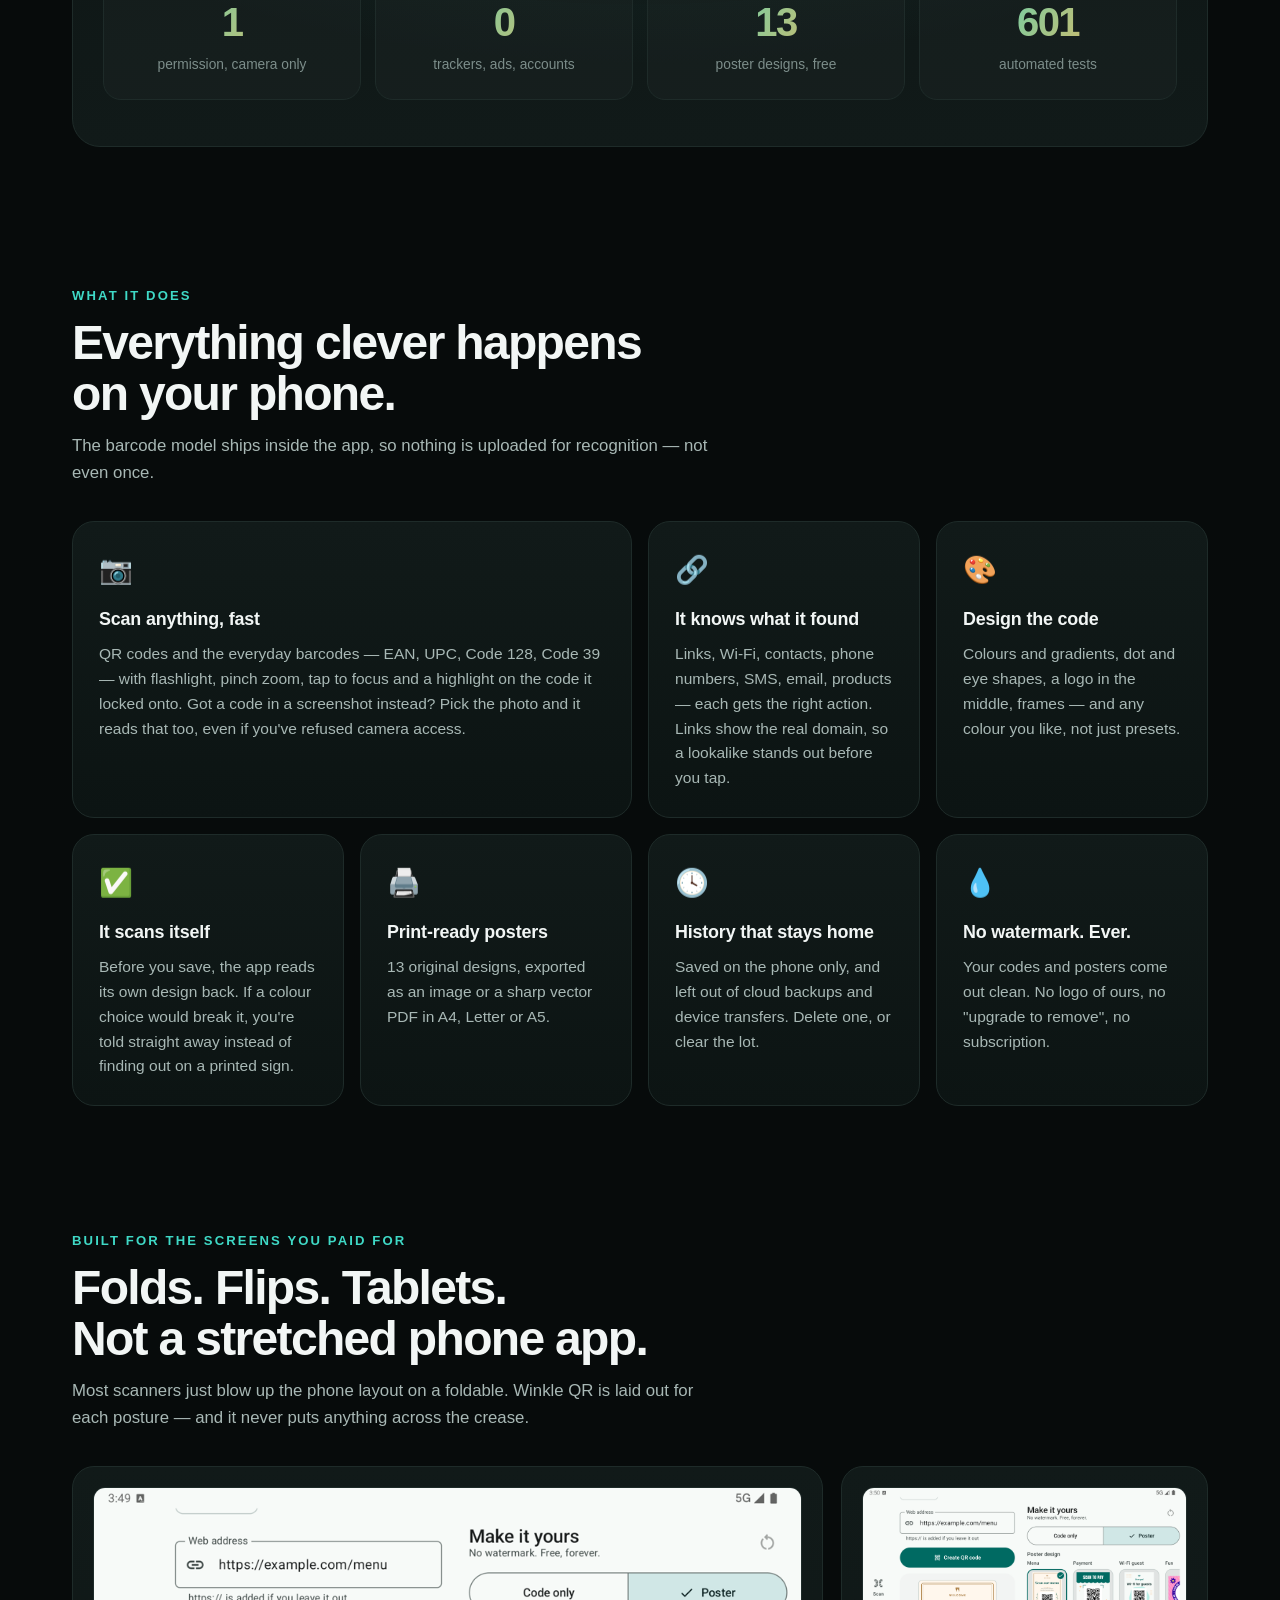
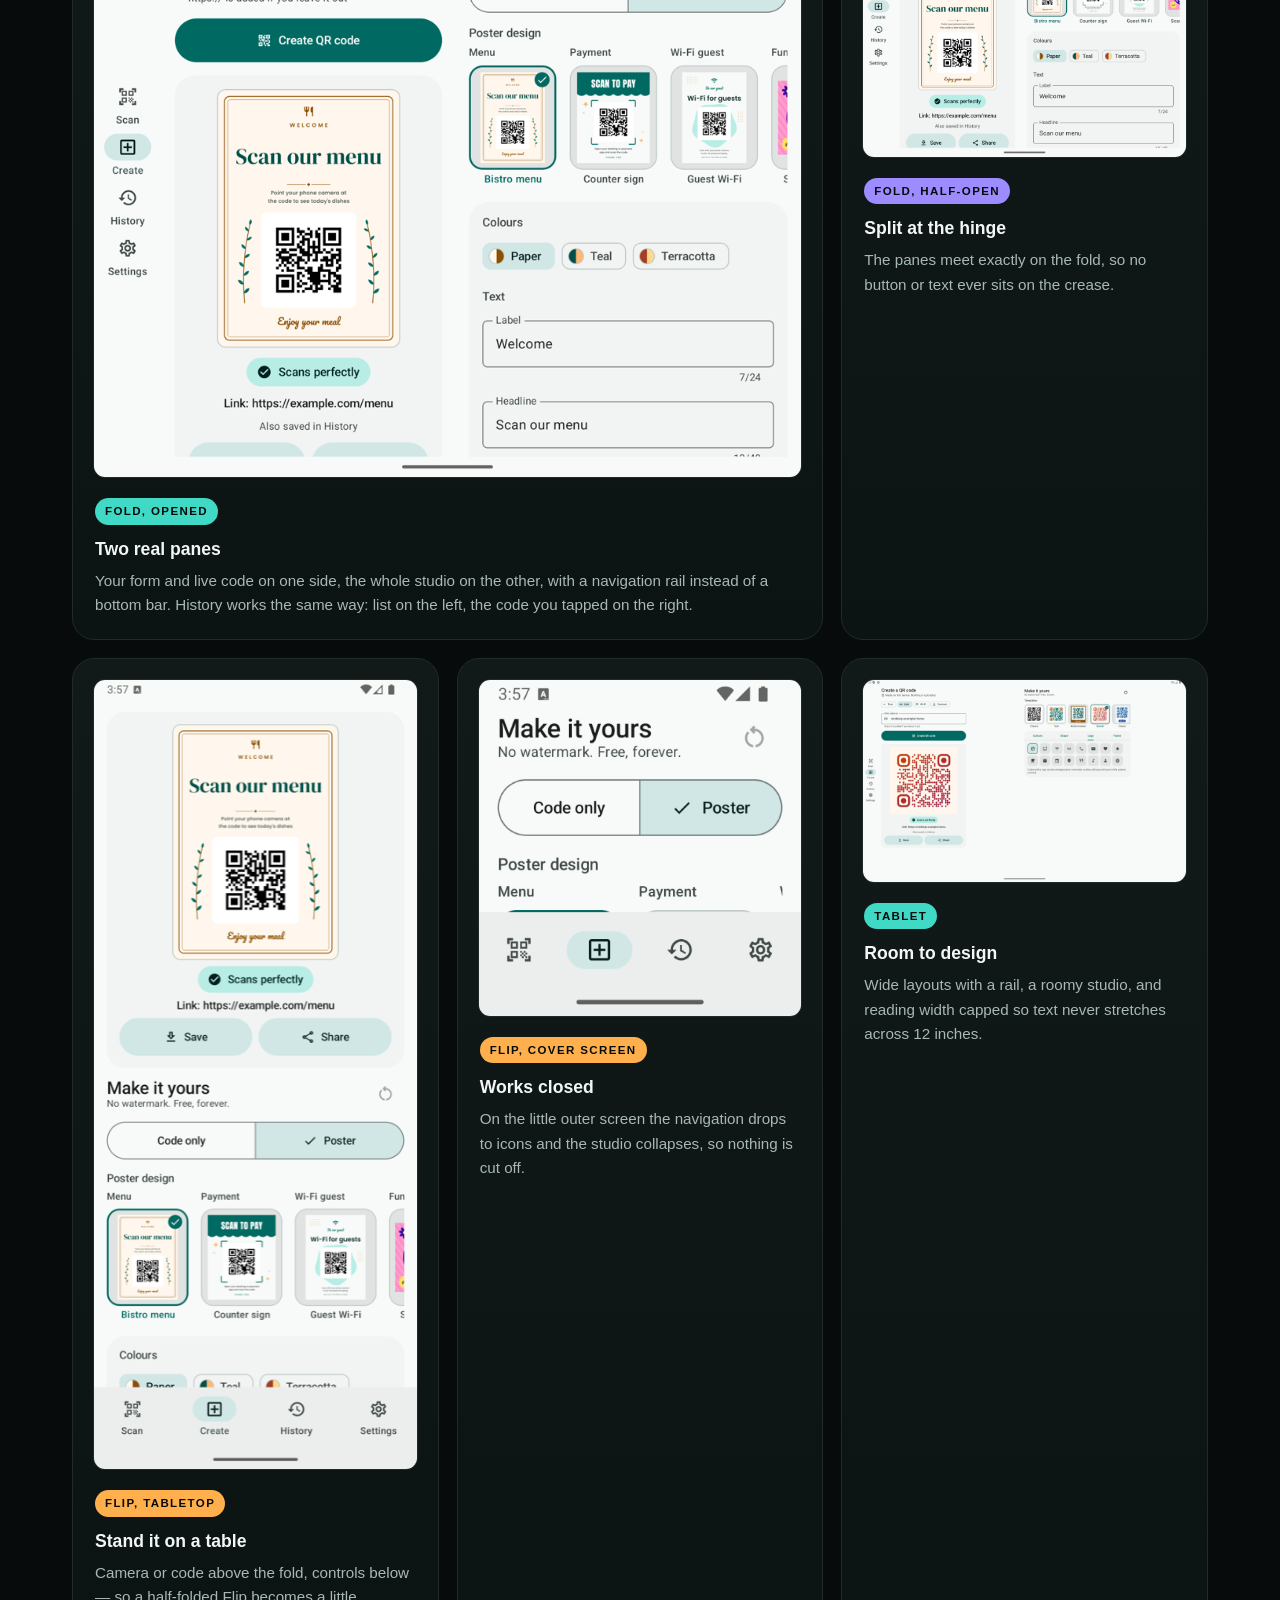
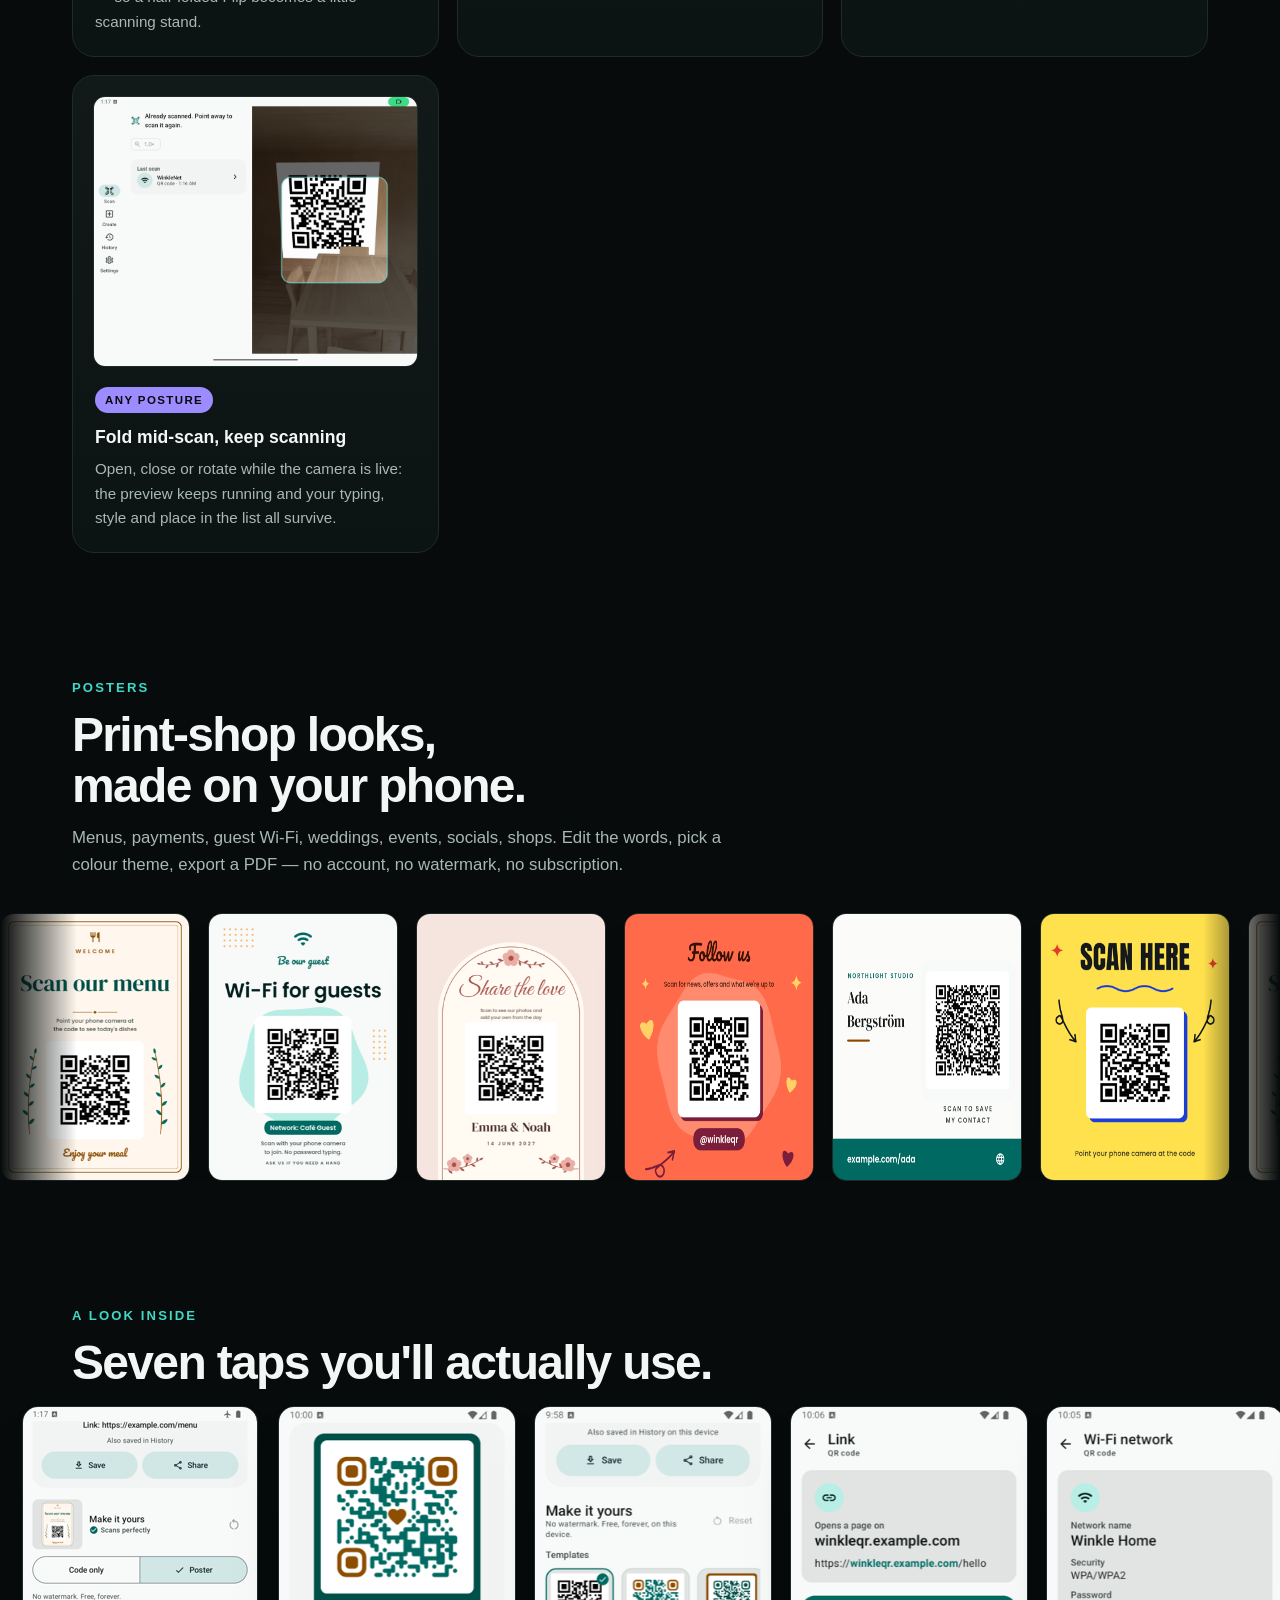
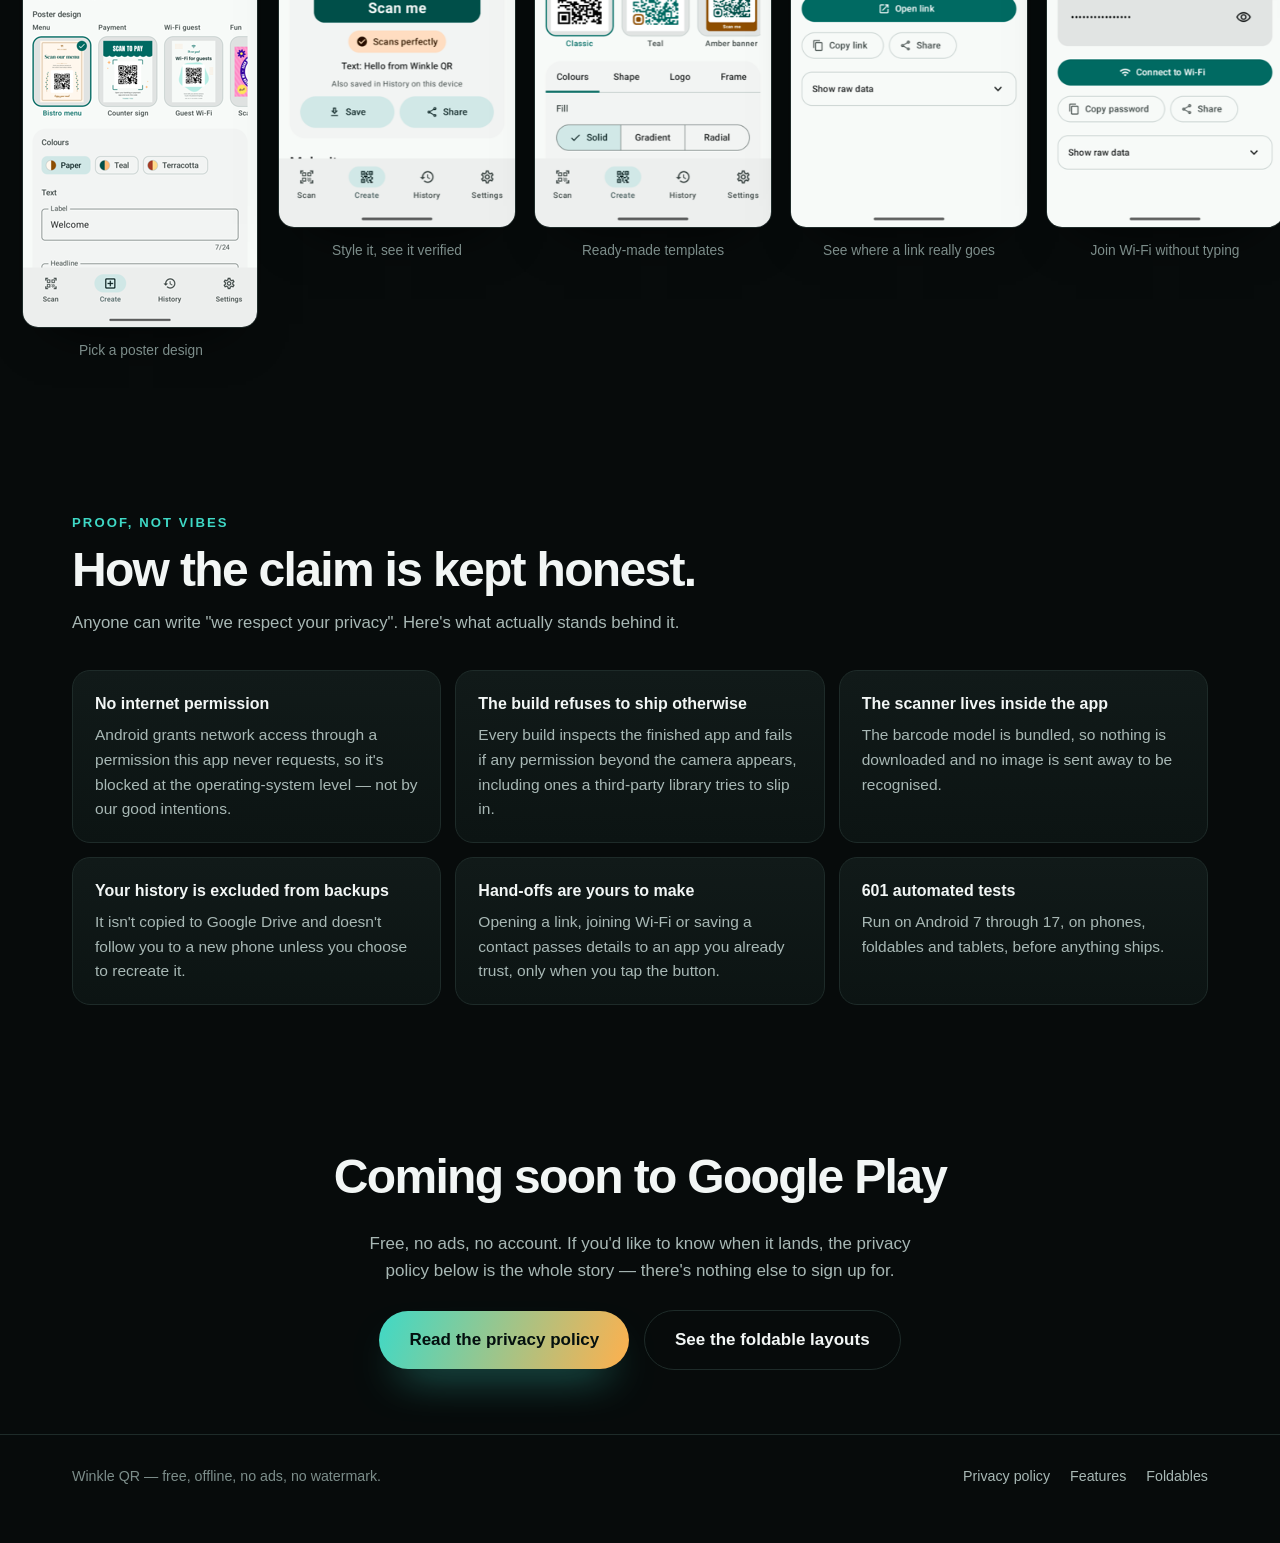
==== commit 800f6f20: "Bolder site: hero device cluster, stats, foldable showcase, poster marquee" ====
--- a/index.html
+++ b/index.html
@@ -4,11 +4,11 @@
 <meta charset="utf-8">
 <meta name="viewport" content="width=device-width, initial-scale=1">
 <title>Winkle QR — the QR scanner that can't spy on you</title>
-<meta name="description" content="A free, offline QR and barcode scanner and maker for Android. No internet permission, no ads, no account, no tracking. Make styled codes and printable posters.">
+<meta name="description" content="Free, offline QR and barcode scanner and maker for Android. No internet permission at all. Styled codes, printable posters, and layouts built for Fold, Flip and tablets.">
 <link rel="icon" href="img/icon.png">
 <link rel="stylesheet" href="style.css">
 <meta property="og:title" content="Winkle QR — the QR scanner that can't spy on you">
-<meta property="og:description" content="Free, offline QR and barcode scanner and maker for Android. No internet permission at all.">
+<meta property="og:description" content="No internet permission. No ads. No account. Styled QR codes, printable posters, and real foldable layouts.">
 <meta property="og:image" content="img/icon.png">
 </head>
 <body>
@@ -18,9 +18,10 @@
     <img src="img/icon.png" alt="">
     <b>Winkle QR</b>
     <nav>
-      <a href="#what">Features</a>
-      <a href="#privacy">Privacy</a>
-      <a href="privacy/">Policy</a>
+      <a href="#features">Features</a>
+      <a href="#devices">Foldables</a>
+      <a href="#posters">Posters</a>
+      <a href="privacy/">Privacy</a>
     </nav>
   </div>
 </div>
@@ -28,152 +29,237 @@
 <header class="hero">
   <div class="wrap">
     <img class="icon" src="img/icon.png" alt="Winkle QR app icon: a QR mark with one closed, winking eye">
-    <h1>The QR scanner that <span class="hl">can't</span> spy on you</h1>
+    <h1>The QR scanner<br>that <span class="grad">can't</span> spy on you</h1>
     <p class="lede">
-      Scan and create QR codes and barcodes on Android. Free, no ads, no account —
-      and with no internet permission at all, so it isn't able to send your scans anywhere.
+      Not "we promise not to track you". Winkle QR has <b>no internet permission at all</b>,
+      so Android itself refuses to let it phone home. Scan, create, print. Nothing leaves your phone.
     </p>
     <div class="pills">
-      <span class="pill accent">Camera is the only permission</span>
+      <span class="pill hot">⚡ Camera is the only permission</span>
       <span class="pill">No ads</span>
       <span class="pill">No account</span>
-      <span class="pill">No tracking</span>
-      <span class="pill">Works offline</span>
-      <span class="pill">Android 7.0+</span>
+      <span class="pill">No trackers</span>
+      <span class="pill">No watermark</span>
+      <span class="pill">Android 7 → 17</span>
+    </div>
+    <div class="cluster">
+      <img class="phone side" src="img/shots/result-wifi.png" alt="Result screen showing a Wi-Fi network with a Connect button">
+      <img class="phone" src="img/shots/create-style-studio.png" alt="Create screen with a teal and amber QR code and a Scans perfectly badge">
+      <img class="phone side" src="img/shots/history-dark.png" alt="History screen in dark mode grouped by day">
     </div>
   </div>
 </header>
 
 <div class="wrap">
-  <div class="claim">
-    <h2>Not a promise. A missing permission.</h2>
+  <div class="band">
+    <h2>Most apps ask for trust.<br>This one removed the option.</h2>
     <p>
-      Most apps ask you to trust that they won't misuse what they see. Winkle QR doesn't hold the
-      <code>INTERNET</code> permission, so Android itself refuses to let it open a network connection. A QR code can
-      contain your Wi-Fi password, your address book entry, a payment link. This app reads it on your phone and
-      nowhere else.
+      A QR code can hold your Wi-Fi password, your contact card, a payment link. Winkle QR doesn't hold the
+      <code>INTERNET</code> permission, so the operating system blocks it from opening any connection — and the build
+      itself fails if that ever changes. Check it yourself: Settings → Apps → Winkle QR → Permissions.
     </p>
+    <div class="stats">
+      <div class="stat"><b>1</b><span>permission, camera only</span></div>
+      <div class="stat"><b>0</b><span>trackers, ads, accounts</span></div>
+      <div class="stat"><b>13</b><span>poster designs, free</span></div>
+      <div class="stat"><b>601</b><span>automated tests</span></div>
+    </div>
   </div>
 </div>
 
-<section id="what">
-  <div class="wrap">
-    <h2 class="section">What it does</h2>
-    <p class="sub">Everything happens on your phone, including the clever parts.</p>
-    <div class="grid">
-      <div class="feature">
+<section id="features">
+  <div class="wrap">
+    <p class="eyebrow">What it does</p>
+    <h2 class="section">Everything clever happens<br>on your phone.</h2>
+    <p class="sub">The barcode model ships inside the app, so nothing is uploaded for recognition — not even once.</p>
+    <div class="bento">
+      <div class="card wide">
         <span class="em">📷</span>
-        <h3>Scan anything</h3>
-        <p>QR codes and the usual barcodes (EAN, UPC, Code 128, Code 39), with flashlight, pinch to zoom, and a
-          highlight on the code it found.</p>
-      </div>
-      <div class="feature">
-        <span class="em">🖼️</span>
-        <h3>Scan from a photo</h3>
-        <p>Someone sent you a code in a screenshot? Pick the photo and it reads it — even if you've refused camera
-          access.</p>
-      </div>
-      <div class="feature">
+        <h3>Scan anything, fast</h3>
+        <p>QR codes and the everyday barcodes — EAN, UPC, Code 128, Code 39 — with flashlight, pinch zoom, tap to
+          focus and a highlight on the code it locked onto. Got a code in a screenshot instead? Pick the photo and it
+          reads that too, even if you've refused camera access.</p>
+      </div>
+      <div class="card">
         <span class="em">🔗</span>
-        <h3>Knows what it found</h3>
-        <p>Links, Wi-Fi networks, contacts, phone numbers, messages, emails, products. Each gets the right action,
-          and links show the real domain so a fake one stands out.</p>
-      </div>
-      <div class="feature">
+        <h3>It knows what it found</h3>
+        <p>Links, Wi-Fi, contacts, phone numbers, SMS, email, products — each gets the right action. Links show the
+          real domain, so a lookalike stands out before you tap.</p>
+      </div>
+      <div class="card">
         <span class="em">🎨</span>
-        <h3>Make beautiful codes</h3>
-        <p>Colours, gradients, dot shapes, a logo in the middle, frames. Any colour you like, not just presets.</p>
-      </div>
-      <div class="feature">
+        <h3>Design the code</h3>
+        <p>Colours and gradients, dot and eye shapes, a logo in the middle, frames — and any colour you like, not just
+          presets.</p>
+      </div>
+      <div class="card">
+        <span class="em">✅</span>
+        <h3>It scans itself</h3>
+        <p>Before you save, the app reads its own design back. If a colour choice would break it, you're told straight
+          away instead of finding out on a printed sign.</p>
+      </div>
+      <div class="card">
         <span class="em">🖨️</span>
-        <h3>Printable posters</h3>
-        <p>13 designs for menus, payments, guest Wi-Fi, weddings, events, socials and shops. Export as an image or a
-          print-sharp PDF in A4, Letter or A5.</p>
-      </div>
-      <div class="feature">
-        <span class="em">✅</span>
-        <h3>Checks itself</h3>
-        <p>Every design is scanned back by the app before you save it. If a colour choice would break it, you're told
-          straight away.</p>
-      </div>
-      <div class="feature">
+        <h3>Print-ready posters</h3>
+        <p>13 original designs, exported as an image or a sharp vector PDF in A4, Letter or A5.</p>
+      </div>
+      <div class="card">
         <span class="em">🕓</span>
         <h3>History that stays home</h3>
-        <p>Past scans and codes live on the phone only, and are left out of cloud backups. Delete one or clear the
-          lot.</p>
-      </div>
-      <div class="feature">
-        <span class="em">📱</span>
-        <h3>Made for foldables</h3>
-        <p>Two panes when a Fold is open, camera above the crease on a half-folded Flip, and nothing lost when you
-          fold or unfold.</p>
-      </div>
-      <div class="feature">
+        <p>Saved on the phone only, and left out of cloud backups and device transfers. Delete one, or clear the lot.</p>
+      </div>
+      <div class="card">
         <span class="em">💧</span>
-        <h3>No watermark, ever</h3>
-        <p>Codes and posters come out clean. No logo of ours stamped on your work, no "upgrade to remove".</p>
-      </div>
+        <h3>No watermark. Ever.</h3>
+        <p>Your codes and posters come out clean. No logo of ours, no "upgrade to remove", no subscription.</p>
+      </div>
+    </div>
+  </div>
+</section>
+
+<section id="devices">
+  <div class="wrap">
+    <p class="eyebrow">Built for the screens you paid for</p>
+    <h2 class="section">Folds. Flips. Tablets.<br>Not a stretched phone app.</h2>
+    <p class="sub">
+      Most scanners just blow up the phone layout on a foldable. Winkle QR is laid out for each posture — and it never
+      puts anything across the crease.
+    </p>
+    <div class="devices">
+      <div class="device tall">
+        <div class="shot"><img src="img/devices/fold-open.png" alt="Unfolded Fold showing the form and preview on the left and Style Studio on the right"></div>
+        <div class="label">
+          <span class="tag">Fold, opened</span>
+          <h3>Two real panes</h3>
+          <p>Your form and live code on one side, the whole studio on the other, with a navigation rail instead of a
+            bottom bar. History works the same way: list on the left, the code you tapped on the right.</p>
+        </div>
+      </div>
+      <div class="device">
+        <div class="shot"><img src="img/devices/fold-book.png" alt="Half-open Fold with the layout split exactly at the hinge"></div>
+        <div class="label">
+          <span class="tag violet">Fold, half-open</span>
+          <h3>Split at the hinge</h3>
+          <p>The panes meet exactly on the fold, so no button or text ever sits on the crease.</p>
+        </div>
+      </div>
+      <div class="device">
+        <div class="shot"><img src="img/devices/flip-tabletop.png" alt="Half-folded Flip with the code above the fold and controls below"></div>
+        <div class="label">
+          <span class="tag amber">Flip, tabletop</span>
+          <h3>Stand it on a table</h3>
+          <p>Camera or code above the fold, controls below — so a half-folded Flip becomes a little scanning stand.</p>
+        </div>
+      </div>
+      <div class="device">
+        <div class="shot"><img src="img/devices/flip-cover.png" alt="Flip cover screen showing a compact layout with icon-only navigation"></div>
+        <div class="label">
+          <span class="tag amber">Flip, cover screen</span>
+          <h3>Works closed</h3>
+          <p>On the little outer screen the navigation drops to icons and the studio collapses, so nothing is cut off.</p>
+        </div>
+      </div>
+      <div class="device">
+        <div class="shot"><img src="img/devices/tablet-studio.png" alt="Tablet showing Create with two panes and a wide Style Studio"></div>
+        <div class="label">
+          <span class="tag">Tablet</span>
+          <h3>Room to design</h3>
+          <p>Wide layouts with a rail, a roomy studio, and reading width capped so text never stretches across 12 inches.</p>
+        </div>
+      </div>
+      <div class="device">
+        <div class="shot"><img src="img/devices/fold-scan.png" alt="Half-folded device scanning, with the camera above the fold and controls below"></div>
+        <div class="label">
+          <span class="tag violet">Any posture</span>
+          <h3>Fold mid-scan, keep scanning</h3>
+          <p>Open, close or rotate while the camera is live: the preview keeps running and your typing, style and
+            place in the list all survive.</p>
+        </div>
+      </div>
+    </div>
+  </div>
+</section>
+
+<section id="posters">
+  <div class="wrap">
+    <p class="eyebrow">Posters</p>
+    <h2 class="section">Print-shop looks,<br>made on your phone.</h2>
+    <p class="sub">Menus, payments, guest Wi-Fi, weddings, events, socials, shops. Edit the words, pick a colour theme,
+      export a PDF — no account, no watermark, no subscription.</p>
+  </div>
+  <div class="marquee">
+    <div class="track">
+      <img src="img/posters/MENU_BISTRO_PAPER.png" alt="Café menu poster">
+      <img src="img/posters/WIFI_GUEST_MINT.png" alt="Guest Wi-Fi poster">
+      <img src="img/posters/EVENT_WEDDING_BLUSH.png" alt="Wedding poster">
+      <img src="img/posters/SOCIAL_FOLLOW_SUNSET.png" alt="Follow us poster">
+      <img src="img/posters/BIZ_CARD_BRAND.png" alt="Business card poster">
+      <img src="img/posters/FUN_SCAN_HERE_CITRUS.png" alt="Scan here poster">
+      <img src="img/posters/MENU_BISTRO_PAPER.png" alt="">
+      <img src="img/posters/WIFI_GUEST_MINT.png" alt="">
+      <img src="img/posters/EVENT_WEDDING_BLUSH.png" alt="">
+      <img src="img/posters/SOCIAL_FOLLOW_SUNSET.png" alt="">
+      <img src="img/posters/BIZ_CARD_BRAND.png" alt="">
+      <img src="img/posters/FUN_SCAN_HERE_CITRUS.png" alt="">
     </div>
   </div>
 </section>
 
 <section>
-  <div class="wrap"><h2 class="section">A look inside</h2>
-  <p class="sub">Screens from the app: designing a code, reading a link, joining Wi-Fi, history, settings.</p></div>
+  <div class="wrap">
+    <p class="eyebrow">A look inside</p>
+    <h2 class="section">Seven taps you'll actually use.</h2>
+  </div>
   <div class="rail">
-    <figure><img src="img/shots/create-style-studio.png" alt="Create screen with a teal and amber QR code, a Scan me frame and a Scans perfectly badge"><figcaption>Style it, and see it verified</figcaption></figure>
     <figure><img src="img/shots/poster-picker.png" alt="Poster designs grouped by category, each thumbnail showing your own code"><figcaption>Pick a poster design</figcaption></figure>
-    <figure><img src="img/shots/create-templates.png" alt="Template row with Classic, Teal and Amber banner styles"><figcaption>Ready-made templates</figcaption></figure>
+    <figure><img src="img/shots/create-style-studio.png" alt="Styled QR code with a Scans perfectly badge"><figcaption>Style it, see it verified</figcaption></figure>
+    <figure><img src="img/shots/create-templates.png" alt="Template row with Classic, Teal and Amber banner"><figcaption>Ready-made templates</figcaption></figure>
     <figure><img src="img/shots/result-link.png" alt="Result screen for a link with the domain highlighted"><figcaption>See where a link really goes</figcaption></figure>
     <figure><img src="img/shots/result-wifi.png" alt="Result screen for a Wi-Fi code with a Connect button"><figcaption>Join Wi-Fi without typing</figcaption></figure>
-    <figure><img src="img/shots/history-dark.png" alt="History screen in dark theme grouped by day"><figcaption>History, on this device only</figcaption></figure>
-    <figure><img src="img/shots/settings-privacy.png" alt="Settings screen with an Offline by design privacy card"><figcaption>Offline by design</figcaption></figure>
+    <figure><img src="img/devices/fold-history.png" alt="History list and detail side by side on an unfolded device"><figcaption>History, list and detail</figcaption></figure>
+    <figure><img src="img/shots/settings-privacy.png" alt="Settings screen with an Offline by design card"><figcaption>Offline by design</figcaption></figure>
   </div>
 </section>
 
 <section>
-  <div class="wrap"><h2 class="section">Posters people actually print</h2>
-  <p class="sub">Original designs, free, with no watermark and no subscription. Your code goes in the middle; the text
-    is yours to edit.</p></div>
-  <div class="rail posters">
-    <figure><img src="img/posters/MENU_BISTRO_PAPER.png" alt="Bistro menu poster with a script headline and olive sprigs"><figcaption>Café menu</figcaption></figure>
-    <figure><img src="img/posters/WIFI_GUEST_MINT.png" alt="Guest Wi-Fi poster showing the network name"><figcaption>Guest Wi-Fi</figcaption></figure>
-    <figure><img src="img/posters/EVENT_WEDDING_BLUSH.png" alt="Wedding poster with a floral arch, names and a date"><figcaption>Wedding</figcaption></figure>
-    <figure><img src="img/posters/SOCIAL_FOLLOW_SUNSET.png" alt="Follow us poster with a handle and doodled arrow"><figcaption>Follow us</figcaption></figure>
-    <figure><img src="img/posters/BIZ_CARD_BRAND.png" alt="Business card poster with company, name and job title"><figcaption>Business card</figcaption></figure>
-    <figure><img src="img/posters/FUN_SCAN_HERE_CITRUS.png" alt="Bold SCAN HERE poster with hand-drawn arrows"><figcaption>Scan here</figcaption></figure>
-  </div>
-</section>
-
-<section id="privacy">
-  <div class="wrap narrow">
-    <h2 class="section">How the privacy claim is kept honest</h2>
-    <p class="sub">Anyone can say "we don't track you". Here's what stands behind it.</p>
+  <div class="wrap">
+    <p class="eyebrow">Proof, not vibes</p>
+    <h2 class="section">How the claim is kept honest.</h2>
+    <p class="sub">Anyone can write "we respect your privacy". Here's what actually stands behind it.</p>
     <ul class="proof">
-      <li><strong>No internet permission.</strong> Android grants network access through a permission this app doesn't
-        request, so the operating system blocks it at the lowest level. You can check on your own phone: Settings →
-        Apps → Winkle QR → Permissions.</li>
-      <li><strong>The build refuses to ship otherwise.</strong> Every build inspects the finished app and fails if any
-        permission beyond the camera appears — including ones a third-party library tries to add quietly.</li>
-      <li><strong>The scanner is inside the app.</strong> The barcode model ships with the app, so nothing is
-        downloaded and no scan is sent away for recognition.</li>
-      <li><strong>Your history is excluded from backups.</strong> It isn't copied to Google Drive or moved to a new
-        phone.</li>
-      <li><strong>Handing off is your choice.</strong> Opening a link, joining Wi-Fi or saving a contact passes the
-        details to an app you already trust, only when you tap the button.</li>
-      <li><strong>No ads, analytics, crash reporting or account.</strong> There is nothing to collect, and nowhere for
-        it to go.</li>
+      <li><strong>No internet permission</strong>Android grants network access through a permission this app never
+        requests, so it's blocked at the operating-system level — not by our good intentions.</li>
+      <li><strong>The build refuses to ship otherwise</strong>Every build inspects the finished app and fails if any
+        permission beyond the camera appears, including ones a third-party library tries to slip in.</li>
+      <li><strong>The scanner lives inside the app</strong>The barcode model is bundled, so nothing is downloaded and
+        no image is sent away to be recognised.</li>
+      <li><strong>Your history is excluded from backups</strong>It isn't copied to Google Drive and doesn't follow you
+        to a new phone unless you choose to recreate it.</li>
+      <li><strong>Hand-offs are yours to make</strong>Opening a link, joining Wi-Fi or saving a contact passes details
+        to an app you already trust, only when you tap the button.</li>
+      <li><strong>601 automated tests</strong>Run on Android 7 through 17, on phones, foldables and tablets, before
+        anything ships.</li>
     </ul>
-    <p style="margin-top:22px"><a href="privacy/">Read the full privacy policy →</a></p>
-  </div>
-</section>
+  </div>
+</section>
+
+<div class="wrap">
+  <div class="cta">
+    <h2>Coming soon to Google Play</h2>
+    <p>Free, no ads, no account. If you'd like to know when it lands, the privacy policy below is the whole story —
+      there's nothing else to sign up for.</p>
+    <a class="btn" href="privacy/">Read the privacy policy</a>
+    <a class="btn ghost" href="#devices">See the foldable layouts</a>
+  </div>
+</div>
 
 <footer>
   <div class="wrap">
-    <span>Winkle QR — free, offline, no ads.</span>
+    <span>Winkle QR — free, offline, no ads, no watermark.</span>
     <nav>
       <a href="privacy/">Privacy policy</a>
-      <a href="#what">Features</a>
+      <a href="#features">Features</a>
+      <a href="#devices">Foldables</a>
     </nav>
   </div>
 </footer>
--- a/style.css
+++ b/style.css
@@ -1,155 +1,209 @@
+/* Winkle QR — site styles. Dark-first, brand teal + amber, bold type. */
+
 :root {
-  color-scheme: light dark;
-  --ink: #171d1c;
-  --muted: #45514e;
-  --faint: #6b7a77;
-  --bg: #f4f8f6;
-  --card: #ffffff;
-  --line: #dde7e4;
-  --teal: #006a62;
-  --teal-soft: #d6f2ed;
-  --amber: #8d4f00;
-  --amber-soft: #ffe3c8;
-  --ink-on-teal: #ffffff;
-  --shadow: 0 1px 2px rgba(0, 40, 36, .06), 0 12px 32px -12px rgba(0, 40, 36, .18);
-  --radius: 18px;
-}
-
-@media (prefers-color-scheme: dark) {
-  :root {
-    --ink: #e2e6e5;
-    --muted: #b9c4c2;
-    --faint: #8b9a97;
-    --bg: #0d1211;
-    --card: #151c1b;
-    --line: #253130;
-    --teal: #74d7cc;
-    --teal-soft: #0d2a28;
-    --amber: #ffb875;
-    --amber-soft: #33210f;
-    --ink-on-teal: #00201d;
-    --shadow: 0 1px 2px rgba(0, 0, 0, .4), 0 16px 40px -16px rgba(0, 0, 0, .7);
-  }
+  --ink: #f2f6f5;
+  --muted: #a8b8b5;
+  --faint: #7c8d8a;
+  --bg: #070b0b;
+  --bg-2: #0c1413;
+  --card: #111a19;
+  --line: #1e2b29;
+  --teal: #3fd9c6;
+  --teal-deep: #006a62;
+  --amber: #ffb04d;
+  --pink: #ff8a7a;
+  --violet: #9d8cff;
+  --radius: 22px;
+  --maxw: 1180px;
 }
 
 * { box-sizing: border-box; }
-
-html { scroll-behavior: smooth; }
+html { scroll-behavior: smooth; -webkit-text-size-adjust: 100%; }
 
 body {
   margin: 0;
   background: var(--bg);
   color: var(--ink);
-  font: 17px/1.65 -apple-system, BlinkMacSystemFont, "Segoe UI", Roboto, "Helvetica Neue", sans-serif;
+  font: 17px/1.6 -apple-system, BlinkMacSystemFont, "Segoe UI", Roboto, "Helvetica Neue", sans-serif;
   -webkit-font-smoothing: antialiased;
+  overflow-x: hidden;
 }
 
 img { max-width: 100%; display: block; }
 a { color: var(--teal); }
-
-.wrap { max-width: 1080px; margin: 0 auto; padding: 0 20px; }
-.narrow { max-width: 760px; }
-
-/* --- top bar --- */
+.wrap { max-width: var(--maxw); margin: 0 auto; padding: 0 22px; }
+.narrow { max-width: 780px; }
+
+/* ---------- nav ---------- */
 .bar {
-  position: sticky; top: 0; z-index: 10;
-  backdrop-filter: saturate(140%) blur(12px);
-  background: color-mix(in srgb, var(--bg) 82%, transparent);
+  position: sticky; top: 0; z-index: 30;
+  background: rgba(7, 11, 11, .72);
+  backdrop-filter: saturate(160%) blur(14px);
   border-bottom: 1px solid var(--line);
 }
-.bar .wrap { display: flex; align-items: center; gap: 12px; height: 62px; }
-.bar img { width: 30px; height: 30px; border-radius: 8px; }
-.bar b { font-size: 1rem; letter-spacing: -.01em; }
-.bar nav { margin-left: auto; display: flex; gap: 20px; font-size: .92rem; }
-.bar nav a { color: var(--muted); text-decoration: none; }
+.bar .wrap { display: flex; align-items: center; gap: 12px; height: 64px; }
+.bar img { width: 32px; height: 32px; border-radius: 9px; }
+.bar b { font-size: 1.02rem; letter-spacing: -.01em; }
+.bar nav { margin-left: auto; display: flex; gap: 22px; font-size: .93rem; }
+.bar nav a { color: var(--muted); text-decoration: none; transition: color .15s; }
 .bar nav a:hover { color: var(--teal); }
 
-/* --- hero --- */
-.hero { padding: 68px 0 48px; text-align: center; }
-.hero img.icon {
-  width: 104px; height: 104px; margin: 0 auto 22px;
-  border-radius: 26px; box-shadow: var(--shadow);
-}
-.hero h1 { font-size: clamp(2.1rem, 6vw, 3.1rem); line-height: 1.08; margin: 0 0 14px; letter-spacing: -.03em; }
-.hero h1 .hl { color: var(--teal); }
-.hero p.lede { font-size: clamp(1.05rem, 2.6vw, 1.22rem); color: var(--muted); margin: 0 auto 26px; max-width: 620px; }
-.pills { display: flex; flex-wrap: wrap; gap: 10px; justify-content: center; }
+/* ---------- hero ---------- */
+.hero { position: relative; padding: 92px 0 56px; text-align: center; overflow: hidden; }
+.hero::before, .hero::after {
+  content: ""; position: absolute; border-radius: 50%; filter: blur(90px); opacity: .55; pointer-events: none;
+}
+.hero::before { width: 640px; height: 640px; top: -280px; left: 50%; transform: translateX(-60%); background: radial-gradient(circle, #0c7f74, transparent 70%); }
+.hero::after { width: 520px; height: 520px; top: 40px; right: -180px; background: radial-gradient(circle, #6a3c00, transparent 70%); opacity: .45; }
+.hero > * { position: relative; z-index: 1; }
+
+.hero .icon {
+  width: 112px; height: 112px; margin: 0 auto 26px; border-radius: 28px;
+  box-shadow: 0 30px 60px -22px rgba(63, 217, 198, .55), 0 0 0 1px rgba(255,255,255,.06);
+  animation: float 6s ease-in-out infinite;
+}
+@keyframes float { 0%,100% { transform: translateY(0) } 50% { transform: translateY(-9px) } }
+@media (prefers-reduced-motion: reduce) { .hero .icon { animation: none } }
+
+h1 {
+  font-size: clamp(2.6rem, 8vw, 5.2rem); line-height: .98; letter-spacing: -.045em;
+  margin: 0 0 18px; font-weight: 800;
+}
+h1 .grad {
+  background: linear-gradient(100deg, var(--teal) 10%, var(--amber) 90%);
+  -webkit-background-clip: text; background-clip: text; color: transparent;
+}
+.lede { font-size: clamp(1.06rem, 2.4vw, 1.34rem); color: var(--muted); max-width: 640px; margin: 0 auto 30px; }
+.lede b { color: var(--ink); font-weight: 600; }
+
+.pills { display: flex; flex-wrap: wrap; gap: 10px; justify-content: center; margin-bottom: 44px; }
 .pill {
-  background: var(--card); border: 1px solid var(--line); color: var(--muted);
-  padding: 7px 14px; border-radius: 999px; font-size: .86rem; box-shadow: var(--shadow);
-}
-.pill.accent { background: var(--teal-soft); border-color: transparent; color: var(--teal); font-weight: 600; }
-
-/* --- claim strip --- */
-.claim {
-  margin: 46px 0; padding: 30px 26px; border-radius: var(--radius);
-  background: var(--card); border: 1px solid var(--line); box-shadow: var(--shadow);
-}
-.claim h2 { margin: 0 0 8px; font-size: 1.3rem; letter-spacing: -.01em; }
-.claim p { margin: 0; color: var(--muted); }
-.claim code { background: var(--amber-soft); color: var(--amber); padding: 2px 7px; border-radius: 6px; font-size: .92em; }
-
-/* --- sections --- */
-section { padding: 42px 0; }
-h2.section { font-size: clamp(1.5rem, 3.6vw, 1.95rem); letter-spacing: -.02em; margin: 0 0 8px; }
-p.sub { color: var(--muted); margin: 0 0 26px; max-width: 640px; }
-
-.grid { display: grid; gap: 16px; grid-template-columns: repeat(auto-fit, minmax(240px, 1fr)); }
-.feature {
-  background: var(--card); border: 1px solid var(--line); border-radius: var(--radius);
-  padding: 22px; box-shadow: var(--shadow);
-}
-.feature h3 { margin: 0 0 6px; font-size: 1.04rem; }
-.feature p { margin: 0; color: var(--muted); font-size: .95rem; }
-.feature .em { font-size: 1.4rem; display: block; margin-bottom: 10px; }
-
-/* --- screenshot / poster rails --- */
-.rail {
-  display: flex; gap: 16px; overflow-x: auto; padding: 6px 20px 22px;
-  scroll-snap-type: x mandatory; -webkit-overflow-scrolling: touch;
-}
+  border: 1px solid var(--line); background: rgba(255,255,255,.03); color: var(--muted);
+  padding: 8px 15px; border-radius: 999px; font-size: .87rem; white-space: nowrap;
+}
+.pill.hot { border-color: transparent; background: linear-gradient(120deg, rgba(63,217,198,.18), rgba(255,176,77,.18)); color: var(--ink); font-weight: 600; }
+
+/* hero device cluster */
+.cluster { display: flex; justify-content: center; align-items: flex-end; gap: clamp(10px, 3vw, 34px); padding-top: 10px; }
+.cluster img { border-radius: 20px; border: 1px solid var(--line); box-shadow: 0 40px 80px -36px rgba(0,0,0,.95); }
+.cluster .phone { width: clamp(150px, 26vw, 236px); }
+.cluster .phone.side { opacity: .72; transform: translateY(26px) scale(.92); }
+@media (max-width: 720px) { .cluster .phone.side { display: none } }
+
+/* ---------- statement band ---------- */
+.band {
+  margin: 76px 0; padding: 46px 30px; border-radius: 28px; text-align: center;
+  background:
+    radial-gradient(120% 140% at 50% 0%, rgba(63,217,198,.14), transparent 60%),
+    linear-gradient(180deg, var(--bg-2), var(--card));
+  border: 1px solid var(--line);
+}
+.band h2 { font-size: clamp(1.6rem, 4.6vw, 2.6rem); letter-spacing: -.03em; margin: 0 0 12px; font-weight: 800; }
+.band p { color: var(--muted); max-width: 660px; margin: 0 auto; font-size: 1.04rem; }
+.band code { background: rgba(255,176,77,.14); color: var(--amber); padding: 3px 9px; border-radius: 7px; font-size: .95em; }
+
+/* ---------- stats ---------- */
+.stats { display: grid; grid-template-columns: repeat(auto-fit, minmax(150px, 1fr)); gap: 14px; margin: 26px 0 0; }
+.stat { text-align: center; padding: 22px 14px; border: 1px solid var(--line); border-radius: 18px; background: rgba(255,255,255,.02); }
+.stat b { display: block; font-size: clamp(1.8rem, 5vw, 2.5rem); letter-spacing: -.04em; line-height: 1; margin-bottom: 8px;
+  background: linear-gradient(120deg, var(--teal), var(--amber)); -webkit-background-clip: text; background-clip: text; color: transparent; }
+.stat span { color: var(--faint); font-size: .86rem; }
+
+/* ---------- sections ---------- */
+section { padding: 62px 0; }
+.eyebrow { color: var(--teal); font-size: .82rem; letter-spacing: .16em; text-transform: uppercase; font-weight: 700; margin: 0 0 12px; }
+h2.section { font-size: clamp(1.9rem, 5vw, 3rem); letter-spacing: -.035em; margin: 0 0 14px; font-weight: 800; line-height: 1.05; }
+p.sub { color: var(--muted); margin: 0 0 34px; max-width: 660px; font-size: 1.05rem; }
+
+/* bento features */
+.bento { display: grid; gap: 16px; grid-template-columns: repeat(auto-fit, minmax(260px, 1fr)); }
+.card {
+  position: relative; overflow: hidden; padding: 26px;
+  border: 1px solid var(--line); border-radius: var(--radius);
+  background: linear-gradient(180deg, var(--card), var(--bg-2));
+  transition: transform .2s ease, border-color .2s ease;
+}
+.card:hover { transform: translateY(-4px); border-color: rgba(63,217,198,.4); }
+.card .em { font-size: 1.7rem; display: block; margin-bottom: 14px; }
+.card h3 { margin: 0 0 8px; font-size: 1.12rem; letter-spacing: -.01em; }
+.card p { margin: 0; color: var(--muted); font-size: .97rem; }
+.card.wide { grid-column: span 2; }
+@media (max-width: 720px) { .card.wide { grid-column: span 1 } }
+
+/* ---------- device showcase ---------- */
+.devices { display: grid; gap: 18px; grid-template-columns: repeat(auto-fit, minmax(300px, 1fr)); }
+.device {
+  border: 1px solid var(--line); border-radius: var(--radius); overflow: hidden;
+  background: linear-gradient(180deg, var(--card), var(--bg-2));
+}
+.device .shot { padding: 20px 20px 0; }
+.device img { border-radius: 12px; border: 1px solid var(--line); }
+.device .label { padding: 18px 22px 22px; }
+.device .tag {
+  display: inline-block; font-size: .72rem; letter-spacing: .12em; text-transform: uppercase; font-weight: 700;
+  color: var(--bg); background: var(--teal); padding: 4px 10px; border-radius: 999px; margin-bottom: 10px;
+}
+.device .tag.amber { background: var(--amber); }
+.device .tag.violet { background: var(--violet); }
+.device h3 { margin: 0 0 6px; font-size: 1.1rem; }
+.device p { margin: 0; color: var(--muted); font-size: .95rem; }
+.device.tall { grid-column: span 2; }
+@media (max-width: 820px) { .device.tall { grid-column: span 1 } }
+
+/* ---------- rails ---------- */
+.rail { display: flex; gap: 18px; overflow-x: auto; padding: 4px 22px 26px; scroll-snap-type: x mandatory; }
 .rail::-webkit-scrollbar { height: 8px; }
 .rail::-webkit-scrollbar-thumb { background: var(--line); border-radius: 99px; }
-.rail figure { margin: 0; flex: 0 0 auto; width: 232px; scroll-snap-align: center; }
-.rail figure img { border-radius: 14px; border: 1px solid var(--line); box-shadow: var(--shadow); }
-.rail figcaption { font-size: .85rem; color: var(--faint); margin-top: 10px; text-align: center; }
-.rail.posters figure { width: 190px; }
-
-/* --- proof list --- */
-.proof { list-style: none; padding: 0; margin: 0; display: grid; gap: 12px; }
+.rail figure { margin: 0; flex: 0 0 auto; width: 238px; scroll-snap-align: center; }
+.rail figure img { border-radius: 16px; border: 1px solid var(--line); box-shadow: 0 26px 50px -30px rgba(0,0,0,.9); }
+.rail figcaption { margin-top: 12px; text-align: center; font-size: .86rem; color: var(--faint); }
+
+/* poster marquee */
+.marquee { overflow: hidden; -webkit-mask-image: linear-gradient(90deg, transparent, #000 6%, #000 94%, transparent); mask-image: linear-gradient(90deg, transparent, #000 6%, #000 94%, transparent); }
+.marquee .track { display: flex; gap: 18px; width: max-content; animation: slide 46s linear infinite; }
+.marquee img { width: 190px; border-radius: 14px; border: 1px solid var(--line); box-shadow: 0 24px 46px -28px rgba(0,0,0,.9); }
+.marquee:hover .track { animation-play-state: paused; }
+@keyframes slide { from { transform: translateX(0) } to { transform: translateX(-50%) } }
+@media (prefers-reduced-motion: reduce) { .marquee .track { animation: none } }
+
+/* ---------- proof ---------- */
+.proof { list-style: none; padding: 0; margin: 0; display: grid; gap: 14px; grid-template-columns: repeat(auto-fit, minmax(300px, 1fr)); }
 .proof li {
-  background: var(--card); border: 1px solid var(--line); border-radius: 14px;
-  padding: 16px 18px; color: var(--muted); font-size: .96rem;
-}
-.proof li strong { color: var(--ink); }
-
-/* --- policy page --- */
-.policy h2 { font-size: 1.2rem; color: var(--teal); margin: 34px 0 10px; letter-spacing: -.01em; }
+  border: 1px solid var(--line); border-radius: 18px; padding: 20px 22px; color: var(--muted);
+  background: linear-gradient(180deg, var(--card), var(--bg-2)); font-size: .97rem;
+}
+.proof li strong { display: block; color: var(--ink); margin-bottom: 6px; font-size: 1rem; }
+
+/* ---------- cta ---------- */
+.cta { text-align: center; padding: 72px 0 24px; }
+.cta h2 { font-size: clamp(1.9rem, 5.4vw, 3rem); letter-spacing: -.035em; margin: 0 0 14px; font-weight: 800; }
+.cta p { color: var(--muted); max-width: 560px; margin: 0 auto 26px; }
+.btn {
+  display: inline-block; padding: 15px 30px; border-radius: 999px; font-weight: 700; text-decoration: none;
+  background: linear-gradient(110deg, var(--teal), var(--amber)); color: #04100f;
+  box-shadow: 0 22px 44px -20px rgba(63,217,198,.7);
+}
+.btn.ghost { background: transparent; color: var(--ink); border: 1px solid var(--line); box-shadow: none; margin-left: 10px; }
+
+/* ---------- policy page ---------- */
+.policy h2 { font-size: 1.3rem; color: var(--teal); margin: 38px 0 12px; letter-spacing: -.02em; }
 .policy p, .policy li { color: var(--muted); }
 .policy strong { color: var(--ink); }
-.policy table {
-  width: 100%; border-collapse: collapse; margin: 16px 0; background: var(--card);
-  border: 1px solid var(--line); border-radius: 14px; overflow: hidden; box-shadow: var(--shadow);
-}
-.policy th, .policy td { text-align: left; padding: 13px 15px; border-bottom: 1px solid var(--line); vertical-align: top; font-size: .95rem; }
-.policy th { color: var(--ink); background: color-mix(in srgb, var(--teal) 8%, transparent); }
+.policy table { width: 100%; border-collapse: collapse; margin: 18px 0; background: var(--card); border: 1px solid var(--line); border-radius: 16px; overflow: hidden; }
+.policy th, .policy td { text-align: left; padding: 14px 16px; border-bottom: 1px solid var(--line); vertical-align: top; font-size: .95rem; }
+.policy th { color: var(--ink); background: rgba(63,217,198,.08); }
 .policy tr:last-child td { border-bottom: 0; }
-.policy code { background: color-mix(in srgb, var(--faint) 18%, transparent); padding: 1px 6px; border-radius: 5px; font-size: .9em; }
-.meta {
-  background: var(--card); border: 1px solid var(--line); border-radius: 14px;
-  padding: 16px 18px; font-size: .92rem; box-shadow: var(--shadow);
-}
-
-footer {
-  margin-top: 56px; border-top: 1px solid var(--line); padding: 28px 0 48px;
-  color: var(--faint); font-size: .88rem;
-}
-footer .wrap { display: flex; flex-wrap: wrap; gap: 14px; align-items: center; }
-footer nav { margin-left: auto; display: flex; gap: 18px; }
+.policy code { background: rgba(255,255,255,.07); padding: 2px 7px; border-radius: 6px; font-size: .9em; }
+.meta { border: 1px solid var(--line); border-radius: 16px; padding: 18px 20px; font-size: .93rem; background: linear-gradient(180deg, var(--card), var(--bg-2)); }
+
+footer { border-top: 1px solid var(--line); padding: 30px 0 56px; color: var(--faint); font-size: .89rem; margin-top: 40px; }
+footer .wrap { display: flex; flex-wrap: wrap; gap: 16px; align-items: center; }
+footer nav { margin-left: auto; display: flex; gap: 20px; }
 footer a { color: var(--muted); text-decoration: none; }
 footer a:hover { color: var(--teal); }
 
 @media (max-width: 560px) {
-  .hero { padding: 48px 0 32px; }
-  .bar nav { gap: 14px; font-size: .86rem; }
-}
+  .hero { padding: 64px 0 36px; }
+  section { padding: 46px 0; }
+  .band { margin: 52px 0; padding: 34px 22px; }
+}
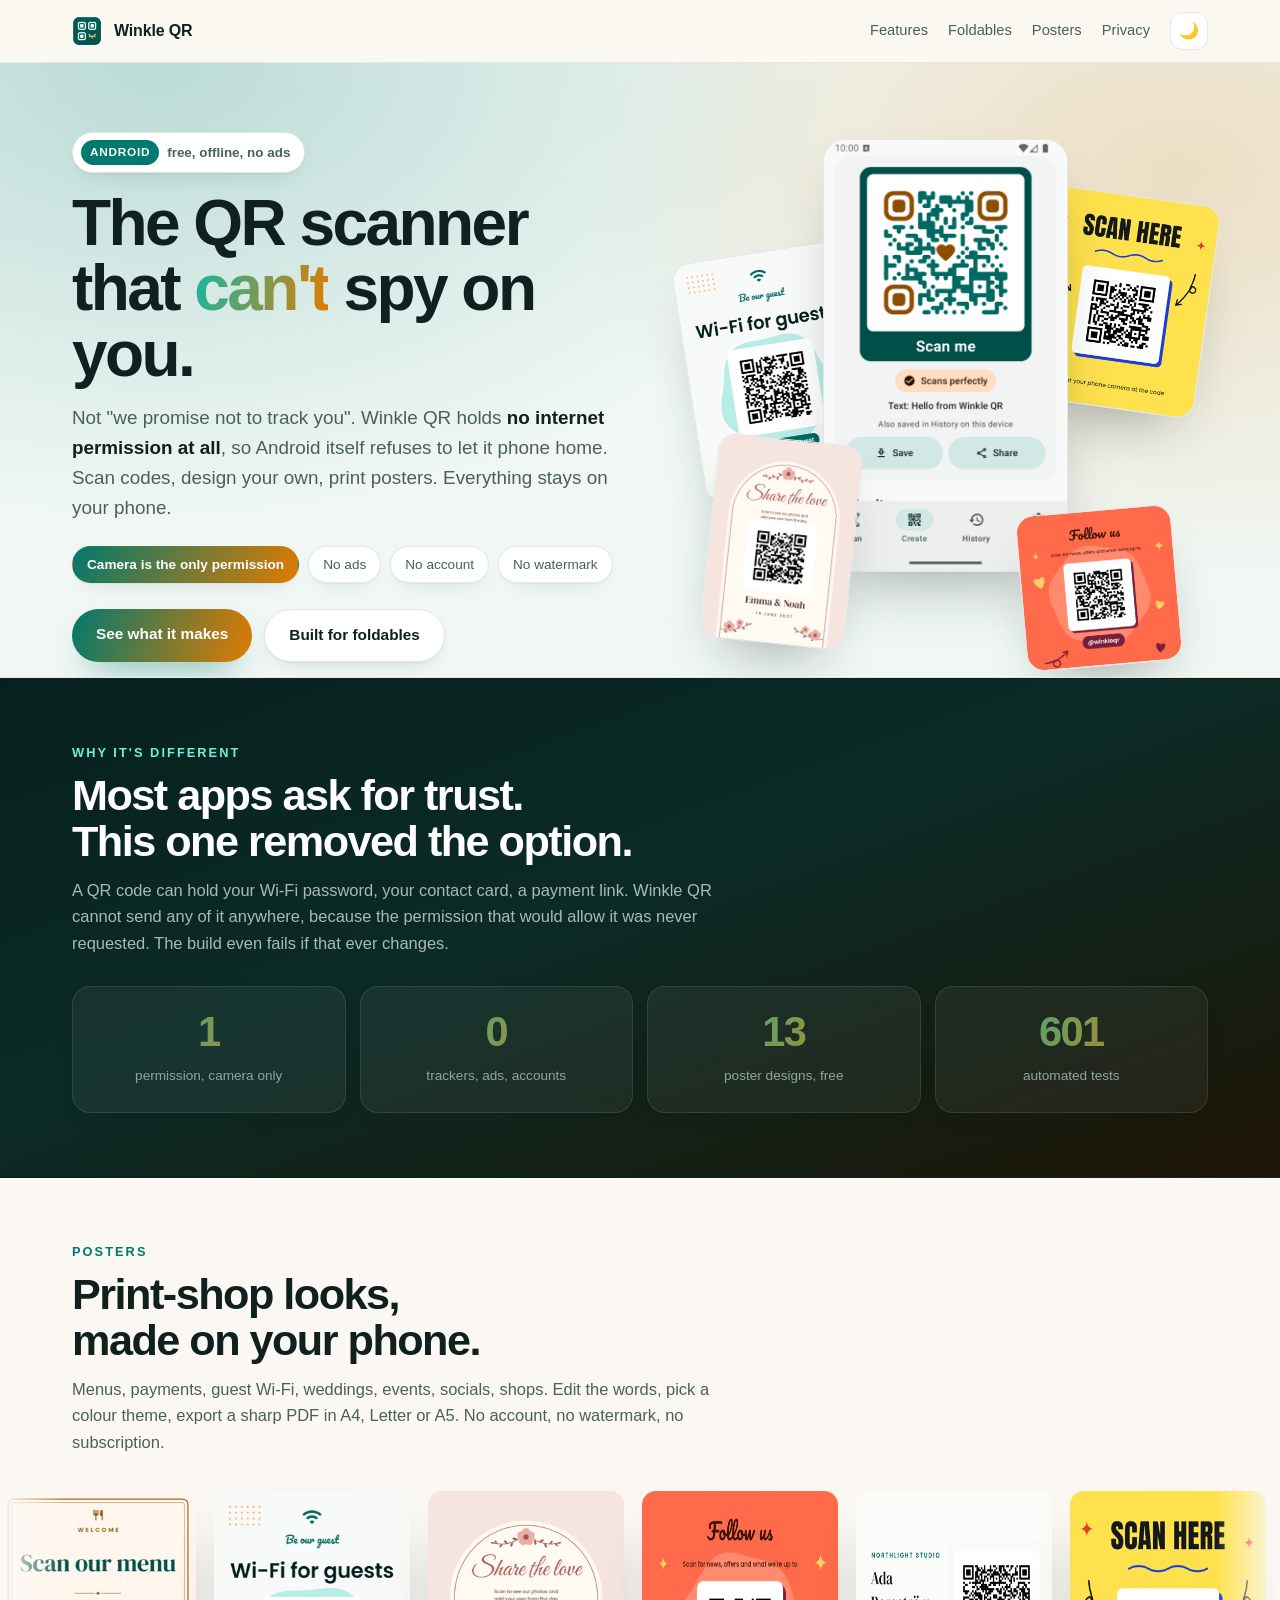
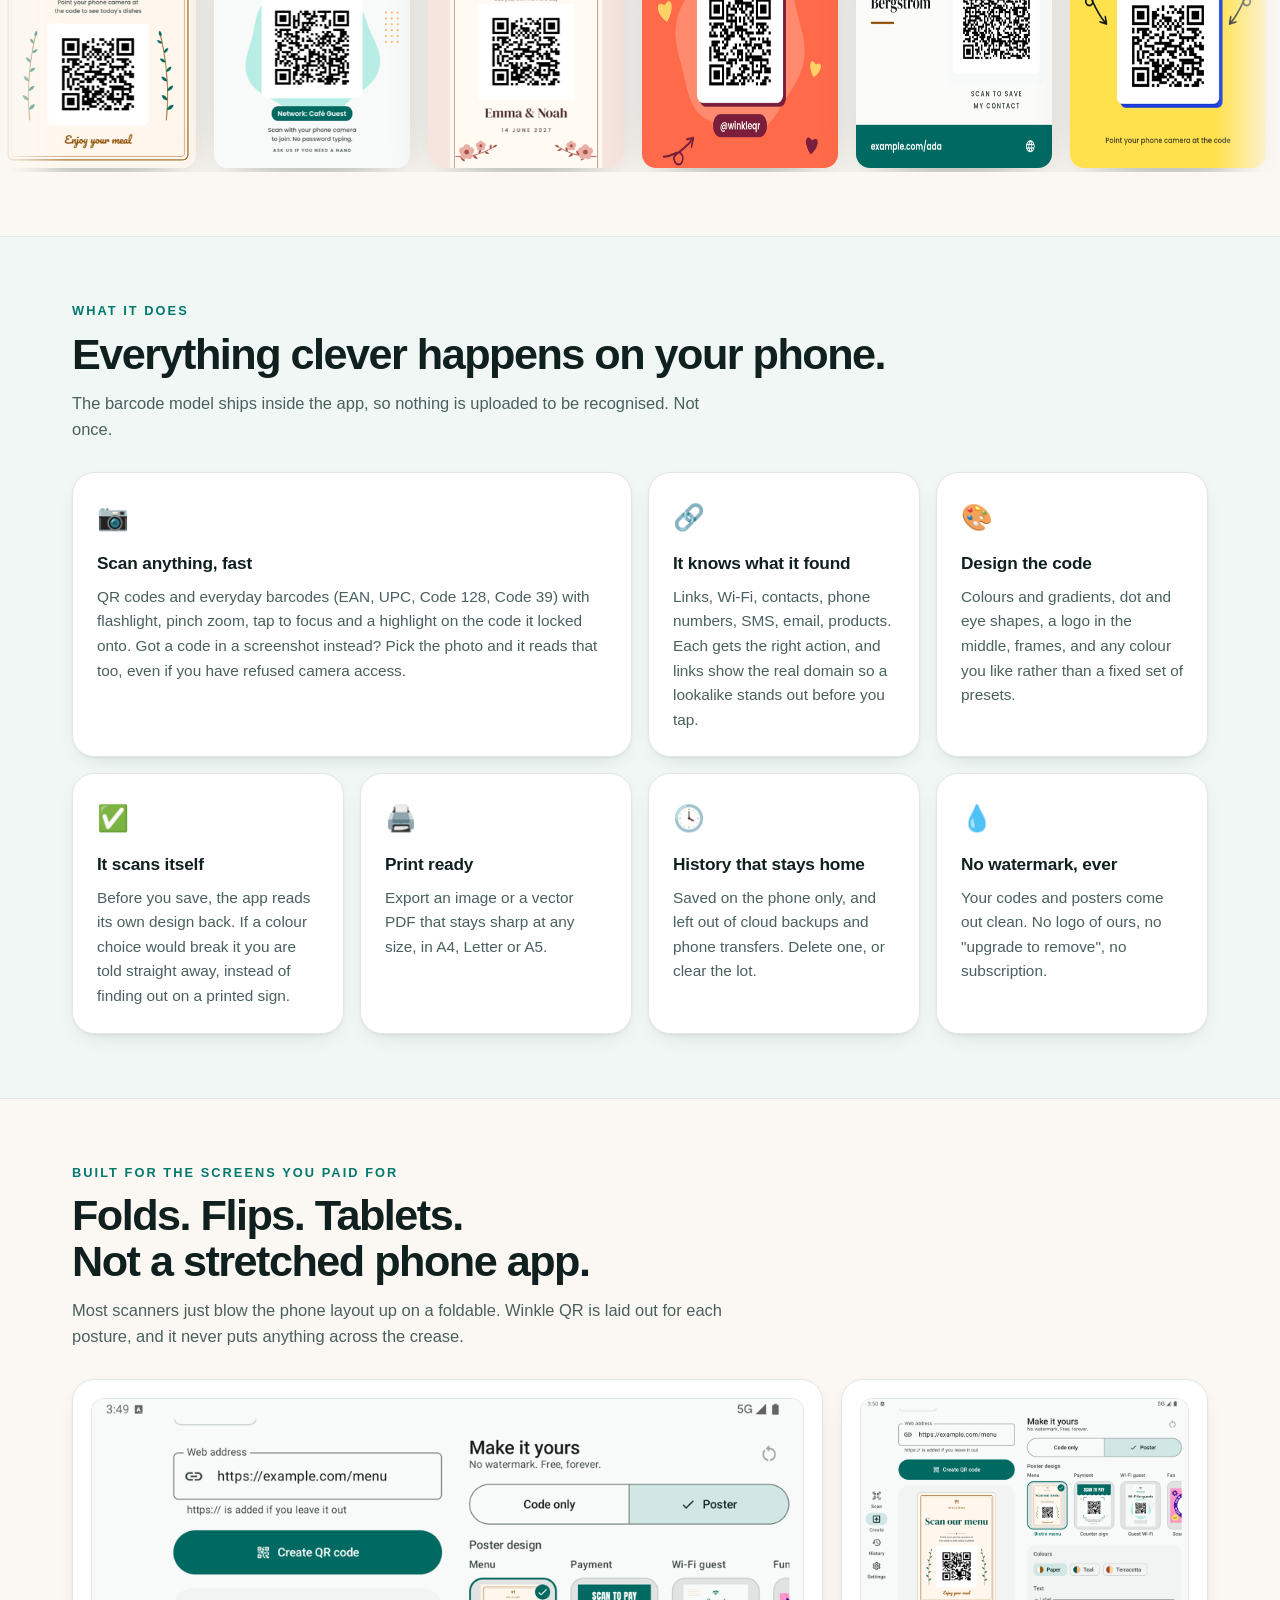
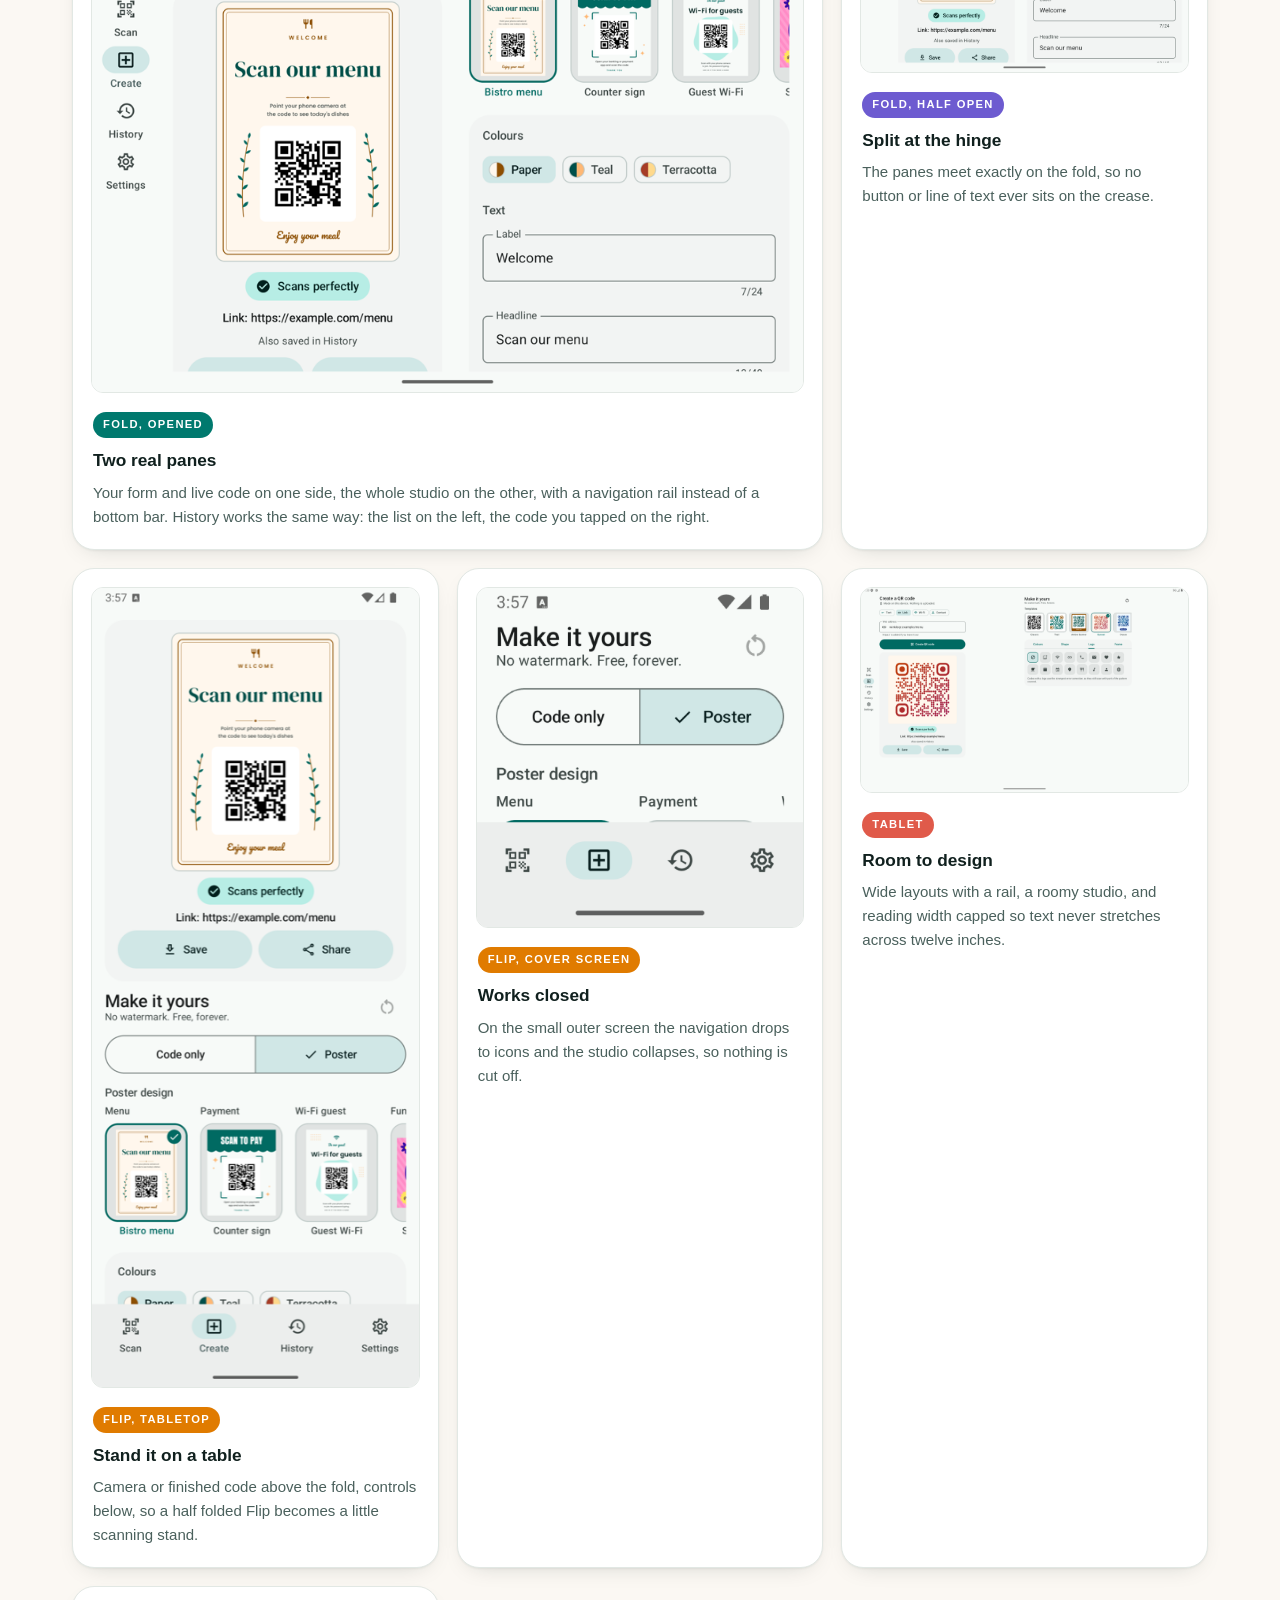
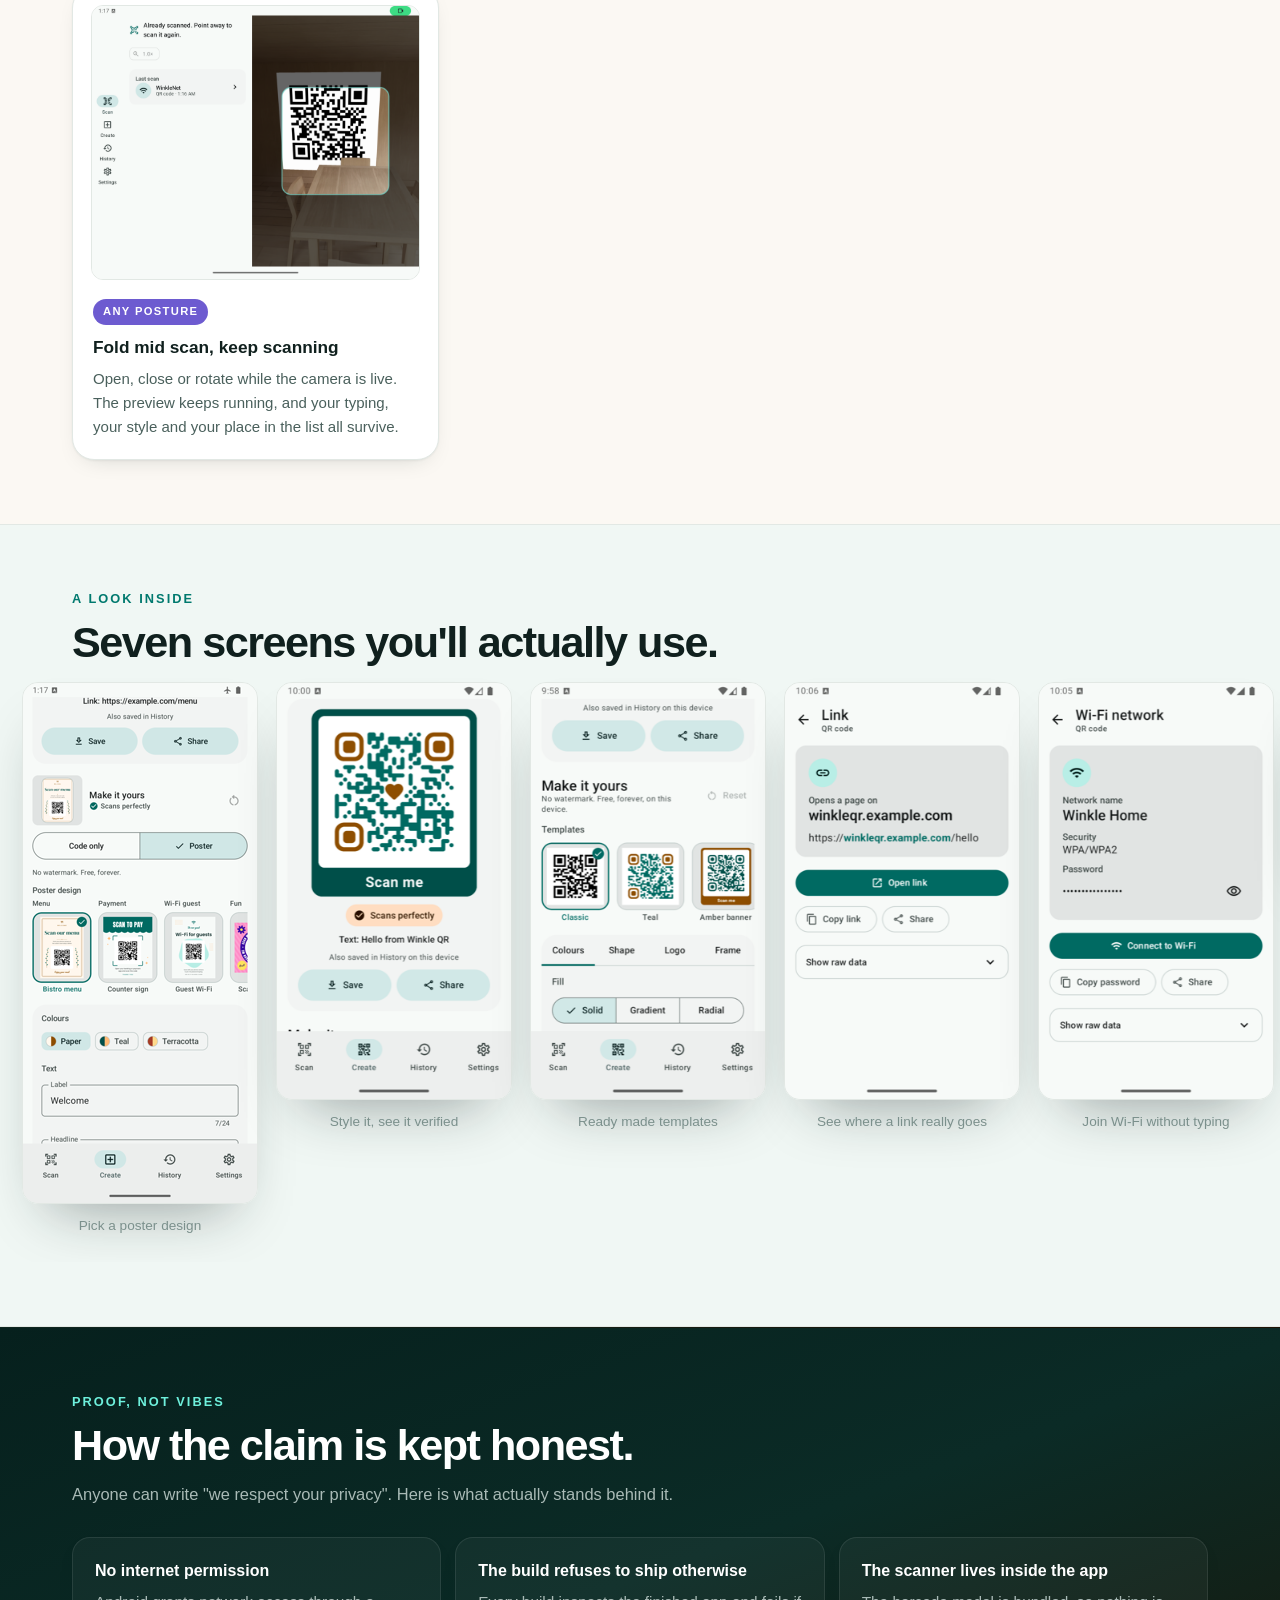
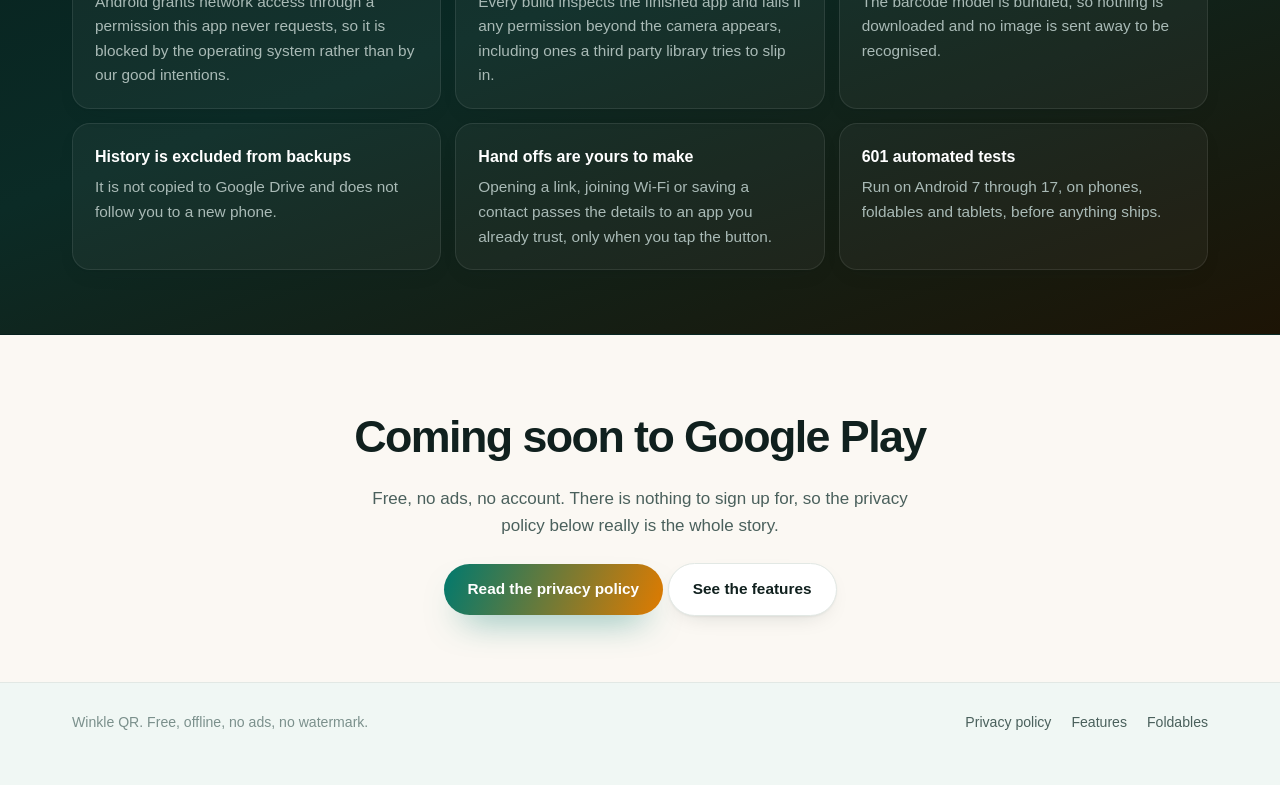
==== commit a0b41ccd: "Redesign the site: product-first hero collage, light and dark themes, no dashes in copy" ====
--- a/index.html
+++ b/index.html
@@ -3,13 +3,21 @@
 <head>
 <meta charset="utf-8">
 <meta name="viewport" content="width=device-width, initial-scale=1">
-<title>Winkle QR — the QR scanner that can't spy on you</title>
-<meta name="description" content="Free, offline QR and barcode scanner and maker for Android. No internet permission at all. Styled codes, printable posters, and layouts built for Fold, Flip and tablets.">
+<title>Winkle QR: the QR scanner that can't spy on you</title>
+<meta name="description" content="Free, offline QR and barcode scanner and maker for Android. No internet permission at all. Styled codes, printable posters, and real layouts for Fold, Flip and tablets.">
 <link rel="icon" href="img/icon.png">
 <link rel="stylesheet" href="style.css">
-<meta property="og:title" content="Winkle QR — the QR scanner that can't spy on you">
+<meta property="og:title" content="Winkle QR: the QR scanner that can't spy on you">
 <meta property="og:description" content="No internet permission. No ads. No account. Styled QR codes, printable posters, and real foldable layouts.">
 <meta property="og:image" content="img/icon.png">
+<script>
+  (function () {
+    var saved = null;
+    try { saved = localStorage.getItem('winkle-theme'); } catch (e) {}
+    var system = window.matchMedia('(prefers-color-scheme: dark)').matches ? 'dark' : 'light';
+    document.documentElement.setAttribute('data-theme', saved || system);
+  })();
+</script>
 </head>
 <body>
 
@@ -21,43 +29,49 @@
       <a href="#features">Features</a>
       <a href="#devices">Foldables</a>
       <a href="#posters">Posters</a>
-      <a href="privacy/">Privacy</a>
+      <a class="keep" href="privacy/">Privacy</a>
+      <button id="theme" type="button" aria-label="Switch between light and dark">🌙</button>
     </nav>
   </div>
 </div>
 
 <header class="hero">
   <div class="wrap">
-    <img class="icon" src="img/icon.png" alt="Winkle QR app icon: a QR mark with one closed, winking eye">
-    <h1>The QR scanner<br>that <span class="grad">can't</span> spy on you</h1>
-    <p class="lede">
-      Not "we promise not to track you". Winkle QR has <b>no internet permission at all</b>,
-      so Android itself refuses to let it phone home. Scan, create, print. Nothing leaves your phone.
-    </p>
-    <div class="pills">
-      <span class="pill hot">⚡ Camera is the only permission</span>
-      <span class="pill">No ads</span>
-      <span class="pill">No account</span>
-      <span class="pill">No trackers</span>
-      <span class="pill">No watermark</span>
-      <span class="pill">Android 7 → 17</span>
-    </div>
-    <div class="cluster">
-      <img class="phone side" src="img/shots/result-wifi.png" alt="Result screen showing a Wi-Fi network with a Connect button">
-      <img class="phone" src="img/shots/create-style-studio.png" alt="Create screen with a teal and amber QR code and a Scans perfectly badge">
-      <img class="phone side" src="img/shots/history-dark.png" alt="History screen in dark mode grouped by day">
+    <div>
+      <span class="badge"><i>Android</i> free, offline, no ads</span>
+      <h1>The QR scanner that <span class="grad">can't</span> spy on you.</h1>
+      <p class="lede">
+        Not "we promise not to track you". Winkle QR holds <b>no internet permission at all</b>, so Android itself
+        refuses to let it phone home. Scan codes, design your own, print posters. Everything stays on your phone.
+      </p>
+      <div class="pills">
+        <span class="pill hot">Camera is the only permission</span>
+        <span class="pill">No ads</span>
+        <span class="pill">No account</span>
+        <span class="pill">No watermark</span>
+      </div>
+      <div class="actions">
+        <a class="btn" href="#posters">See what it makes</a>
+        <a class="btn ghost" href="#devices">Built for foldables</a>
+      </div>
+    </div>
+    <div class="art">
+      <img class="p1" src="img/posters/WIFI_GUEST_MINT.png" alt="Guest Wi-Fi poster">
+      <img class="p2" src="img/posters/FUN_SCAN_HERE_CITRUS.png" alt="Scan here poster">
+      <img class="phone" src="img/shots/hero-phone.png" alt="Winkle QR creating a styled QR code with a Scans perfectly badge">
+      <img class="p4" src="img/posters/EVENT_WEDDING_BLUSH.png" alt="Wedding poster">
+      <img class="p3" src="img/posters/SOCIAL_FOLLOW_SUNSET.png" alt="Follow us poster">
     </div>
   </div>
 </header>
 
-<div class="wrap">
-  <div class="band">
-    <h2>Most apps ask for trust.<br>This one removed the option.</h2>
-    <p>
-      A QR code can hold your Wi-Fi password, your contact card, a payment link. Winkle QR doesn't hold the
-      <code>INTERNET</code> permission, so the operating system blocks it from opening any connection — and the build
-      itself fails if that ever changes. Check it yourself: Settings → Apps → Winkle QR → Permissions.
-    </p>
+<section class="strip ink">
+  <div class="wrap">
+    <p class="eyebrow">Why it's different</p>
+    <h2 class="section">Most apps ask for trust.<br>This one removed the option.</h2>
+    <p class="sub">A QR code can hold your Wi-Fi password, your contact card, a payment link. Winkle QR cannot send any
+      of it anywhere, because the permission that would allow it was never requested. The build even fails if that
+      ever changes.</p>
     <div class="stats">
       <div class="stat"><b>1</b><span>permission, camera only</span></div>
       <div class="stat"><b>0</b><span>trackers, ads, accounts</span></div>
@@ -65,127 +79,14 @@
       <div class="stat"><b>601</b><span>automated tests</span></div>
     </div>
   </div>
-</div>
-
-<section id="features">
-  <div class="wrap">
-    <p class="eyebrow">What it does</p>
-    <h2 class="section">Everything clever happens<br>on your phone.</h2>
-    <p class="sub">The barcode model ships inside the app, so nothing is uploaded for recognition — not even once.</p>
-    <div class="bento">
-      <div class="card wide">
-        <span class="em">📷</span>
-        <h3>Scan anything, fast</h3>
-        <p>QR codes and the everyday barcodes — EAN, UPC, Code 128, Code 39 — with flashlight, pinch zoom, tap to
-          focus and a highlight on the code it locked onto. Got a code in a screenshot instead? Pick the photo and it
-          reads that too, even if you've refused camera access.</p>
-      </div>
-      <div class="card">
-        <span class="em">🔗</span>
-        <h3>It knows what it found</h3>
-        <p>Links, Wi-Fi, contacts, phone numbers, SMS, email, products — each gets the right action. Links show the
-          real domain, so a lookalike stands out before you tap.</p>
-      </div>
-      <div class="card">
-        <span class="em">🎨</span>
-        <h3>Design the code</h3>
-        <p>Colours and gradients, dot and eye shapes, a logo in the middle, frames — and any colour you like, not just
-          presets.</p>
-      </div>
-      <div class="card">
-        <span class="em">✅</span>
-        <h3>It scans itself</h3>
-        <p>Before you save, the app reads its own design back. If a colour choice would break it, you're told straight
-          away instead of finding out on a printed sign.</p>
-      </div>
-      <div class="card">
-        <span class="em">🖨️</span>
-        <h3>Print-ready posters</h3>
-        <p>13 original designs, exported as an image or a sharp vector PDF in A4, Letter or A5.</p>
-      </div>
-      <div class="card">
-        <span class="em">🕓</span>
-        <h3>History that stays home</h3>
-        <p>Saved on the phone only, and left out of cloud backups and device transfers. Delete one, or clear the lot.</p>
-      </div>
-      <div class="card">
-        <span class="em">💧</span>
-        <h3>No watermark. Ever.</h3>
-        <p>Your codes and posters come out clean. No logo of ours, no "upgrade to remove", no subscription.</p>
-      </div>
-    </div>
-  </div>
-</section>
-
-<section id="devices">
-  <div class="wrap">
-    <p class="eyebrow">Built for the screens you paid for</p>
-    <h2 class="section">Folds. Flips. Tablets.<br>Not a stretched phone app.</h2>
-    <p class="sub">
-      Most scanners just blow up the phone layout on a foldable. Winkle QR is laid out for each posture — and it never
-      puts anything across the crease.
-    </p>
-    <div class="devices">
-      <div class="device tall">
-        <div class="shot"><img src="img/devices/fold-open.png" alt="Unfolded Fold showing the form and preview on the left and Style Studio on the right"></div>
-        <div class="label">
-          <span class="tag">Fold, opened</span>
-          <h3>Two real panes</h3>
-          <p>Your form and live code on one side, the whole studio on the other, with a navigation rail instead of a
-            bottom bar. History works the same way: list on the left, the code you tapped on the right.</p>
-        </div>
-      </div>
-      <div class="device">
-        <div class="shot"><img src="img/devices/fold-book.png" alt="Half-open Fold with the layout split exactly at the hinge"></div>
-        <div class="label">
-          <span class="tag violet">Fold, half-open</span>
-          <h3>Split at the hinge</h3>
-          <p>The panes meet exactly on the fold, so no button or text ever sits on the crease.</p>
-        </div>
-      </div>
-      <div class="device">
-        <div class="shot"><img src="img/devices/flip-tabletop.png" alt="Half-folded Flip with the code above the fold and controls below"></div>
-        <div class="label">
-          <span class="tag amber">Flip, tabletop</span>
-          <h3>Stand it on a table</h3>
-          <p>Camera or code above the fold, controls below — so a half-folded Flip becomes a little scanning stand.</p>
-        </div>
-      </div>
-      <div class="device">
-        <div class="shot"><img src="img/devices/flip-cover.png" alt="Flip cover screen showing a compact layout with icon-only navigation"></div>
-        <div class="label">
-          <span class="tag amber">Flip, cover screen</span>
-          <h3>Works closed</h3>
-          <p>On the little outer screen the navigation drops to icons and the studio collapses, so nothing is cut off.</p>
-        </div>
-      </div>
-      <div class="device">
-        <div class="shot"><img src="img/devices/tablet-studio.png" alt="Tablet showing Create with two panes and a wide Style Studio"></div>
-        <div class="label">
-          <span class="tag">Tablet</span>
-          <h3>Room to design</h3>
-          <p>Wide layouts with a rail, a roomy studio, and reading width capped so text never stretches across 12 inches.</p>
-        </div>
-      </div>
-      <div class="device">
-        <div class="shot"><img src="img/devices/fold-scan.png" alt="Half-folded device scanning, with the camera above the fold and controls below"></div>
-        <div class="label">
-          <span class="tag violet">Any posture</span>
-          <h3>Fold mid-scan, keep scanning</h3>
-          <p>Open, close or rotate while the camera is live: the preview keeps running and your typing, style and
-            place in the list all survive.</p>
-        </div>
-      </div>
-    </div>
-  </div>
-</section>
-
-<section id="posters">
+</section>
+
+<section class="strip" id="posters">
   <div class="wrap">
     <p class="eyebrow">Posters</p>
     <h2 class="section">Print-shop looks,<br>made on your phone.</h2>
-    <p class="sub">Menus, payments, guest Wi-Fi, weddings, events, socials, shops. Edit the words, pick a colour theme,
-      export a PDF — no account, no watermark, no subscription.</p>
+    <p class="sub">Menus, payments, guest Wi-Fi, weddings, events, socials, shops. Edit the words, pick a colour
+      theme, export a sharp PDF in A4, Letter or A5. No account, no watermark, no subscription.</p>
   </div>
   <div class="marquee">
     <div class="track">
@@ -205,15 +106,128 @@
   </div>
 </section>
 
-<section>
+<section class="strip tint" id="features">
+  <div class="wrap">
+    <p class="eyebrow">What it does</p>
+    <h2 class="section">Everything clever happens on your phone.</h2>
+    <p class="sub">The barcode model ships inside the app, so nothing is uploaded to be recognised. Not once.</p>
+    <div class="bento">
+      <div class="card wide">
+        <span class="em">📷</span>
+        <h3>Scan anything, fast</h3>
+        <p>QR codes and everyday barcodes (EAN, UPC, Code 128, Code 39) with flashlight, pinch zoom, tap to focus and
+          a highlight on the code it locked onto. Got a code in a screenshot instead? Pick the photo and it reads that
+          too, even if you have refused camera access.</p>
+      </div>
+      <div class="card">
+        <span class="em">🔗</span>
+        <h3>It knows what it found</h3>
+        <p>Links, Wi-Fi, contacts, phone numbers, SMS, email, products. Each gets the right action, and links show the
+          real domain so a lookalike stands out before you tap.</p>
+      </div>
+      <div class="card">
+        <span class="em">🎨</span>
+        <h3>Design the code</h3>
+        <p>Colours and gradients, dot and eye shapes, a logo in the middle, frames, and any colour you like rather
+          than a fixed set of presets.</p>
+      </div>
+      <div class="card">
+        <span class="em">✅</span>
+        <h3>It scans itself</h3>
+        <p>Before you save, the app reads its own design back. If a colour choice would break it you are told straight
+          away, instead of finding out on a printed sign.</p>
+      </div>
+      <div class="card">
+        <span class="em">🖨️</span>
+        <h3>Print ready</h3>
+        <p>Export an image or a vector PDF that stays sharp at any size, in A4, Letter or A5.</p>
+      </div>
+      <div class="card">
+        <span class="em">🕓</span>
+        <h3>History that stays home</h3>
+        <p>Saved on the phone only, and left out of cloud backups and phone transfers. Delete one, or clear the lot.</p>
+      </div>
+      <div class="card">
+        <span class="em">💧</span>
+        <h3>No watermark, ever</h3>
+        <p>Your codes and posters come out clean. No logo of ours, no "upgrade to remove", no subscription.</p>
+      </div>
+    </div>
+  </div>
+</section>
+
+<section class="strip" id="devices">
+  <div class="wrap">
+    <p class="eyebrow">Built for the screens you paid for</p>
+    <h2 class="section">Folds. Flips. Tablets.<br>Not a stretched phone app.</h2>
+    <p class="sub">Most scanners just blow the phone layout up on a foldable. Winkle QR is laid out for each posture,
+      and it never puts anything across the crease.</p>
+    <div class="devices">
+      <div class="device tall">
+        <div class="shot"><img src="img/devices/fold-open.png" alt="Unfolded Fold showing the form and preview on the left and Style Studio on the right"></div>
+        <div class="label">
+          <span class="tag">Fold, opened</span>
+          <h3>Two real panes</h3>
+          <p>Your form and live code on one side, the whole studio on the other, with a navigation rail instead of a
+            bottom bar. History works the same way: the list on the left, the code you tapped on the right.</p>
+        </div>
+      </div>
+      <div class="device">
+        <div class="shot"><img src="img/devices/fold-book.png" alt="Half-open Fold with the layout split exactly at the hinge"></div>
+        <div class="label">
+          <span class="tag violet">Fold, half open</span>
+          <h3>Split at the hinge</h3>
+          <p>The panes meet exactly on the fold, so no button or line of text ever sits on the crease.</p>
+        </div>
+      </div>
+      <div class="device">
+        <div class="shot"><img src="img/devices/flip-tabletop.png" alt="Half-folded Flip with the code above the fold and controls below"></div>
+        <div class="label">
+          <span class="tag amber">Flip, tabletop</span>
+          <h3>Stand it on a table</h3>
+          <p>Camera or finished code above the fold, controls below, so a half folded Flip becomes a little scanning
+            stand.</p>
+        </div>
+      </div>
+      <div class="device">
+        <div class="shot"><img src="img/devices/flip-cover.png" alt="Flip cover screen with a compact layout and icon-only navigation"></div>
+        <div class="label">
+          <span class="tag amber">Flip, cover screen</span>
+          <h3>Works closed</h3>
+          <p>On the small outer screen the navigation drops to icons and the studio collapses, so nothing is cut off.</p>
+        </div>
+      </div>
+      <div class="device">
+        <div class="shot"><img src="img/devices/tablet-studio.png" alt="Tablet showing Create in two panes with a wide Style Studio"></div>
+        <div class="label">
+          <span class="tag pink">Tablet</span>
+          <h3>Room to design</h3>
+          <p>Wide layouts with a rail, a roomy studio, and reading width capped so text never stretches across twelve
+            inches.</p>
+        </div>
+      </div>
+      <div class="device">
+        <div class="shot"><img src="img/devices/fold-scan.png" alt="Half-folded device scanning with the camera above the fold"></div>
+        <div class="label">
+          <span class="tag violet">Any posture</span>
+          <h3>Fold mid scan, keep scanning</h3>
+          <p>Open, close or rotate while the camera is live. The preview keeps running, and your typing, your style
+            and your place in the list all survive.</p>
+        </div>
+      </div>
+    </div>
+  </div>
+</section>
+
+<section class="strip tint">
   <div class="wrap">
     <p class="eyebrow">A look inside</p>
-    <h2 class="section">Seven taps you'll actually use.</h2>
+    <h2 class="section">Seven screens you'll actually use.</h2>
   </div>
   <div class="rail">
     <figure><img src="img/shots/poster-picker.png" alt="Poster designs grouped by category, each thumbnail showing your own code"><figcaption>Pick a poster design</figcaption></figure>
     <figure><img src="img/shots/create-style-studio.png" alt="Styled QR code with a Scans perfectly badge"><figcaption>Style it, see it verified</figcaption></figure>
-    <figure><img src="img/shots/create-templates.png" alt="Template row with Classic, Teal and Amber banner"><figcaption>Ready-made templates</figcaption></figure>
+    <figure><img src="img/shots/create-templates.png" alt="Template row with Classic, Teal and Amber banner"><figcaption>Ready made templates</figcaption></figure>
     <figure><img src="img/shots/result-link.png" alt="Result screen for a link with the domain highlighted"><figcaption>See where a link really goes</figcaption></figure>
     <figure><img src="img/shots/result-wifi.png" alt="Result screen for a Wi-Fi code with a Connect button"><figcaption>Join Wi-Fi without typing</figcaption></figure>
     <figure><img src="img/devices/fold-history.png" alt="History list and detail side by side on an unfolded device"><figcaption>History, list and detail</figcaption></figure>
@@ -221,22 +235,22 @@
   </div>
 </section>
 
-<section>
+<section class="strip ink">
   <div class="wrap">
     <p class="eyebrow">Proof, not vibes</p>
     <h2 class="section">How the claim is kept honest.</h2>
-    <p class="sub">Anyone can write "we respect your privacy". Here's what actually stands behind it.</p>
+    <p class="sub">Anyone can write "we respect your privacy". Here is what actually stands behind it.</p>
     <ul class="proof">
       <li><strong>No internet permission</strong>Android grants network access through a permission this app never
-        requests, so it's blocked at the operating-system level — not by our good intentions.</li>
+        requests, so it is blocked by the operating system rather than by our good intentions.</li>
       <li><strong>The build refuses to ship otherwise</strong>Every build inspects the finished app and fails if any
-        permission beyond the camera appears, including ones a third-party library tries to slip in.</li>
+        permission beyond the camera appears, including ones a third party library tries to slip in.</li>
       <li><strong>The scanner lives inside the app</strong>The barcode model is bundled, so nothing is downloaded and
         no image is sent away to be recognised.</li>
-      <li><strong>Your history is excluded from backups</strong>It isn't copied to Google Drive and doesn't follow you
-        to a new phone unless you choose to recreate it.</li>
-      <li><strong>Hand-offs are yours to make</strong>Opening a link, joining Wi-Fi or saving a contact passes details
-        to an app you already trust, only when you tap the button.</li>
+      <li><strong>History is excluded from backups</strong>It is not copied to Google Drive and does not follow you to
+        a new phone.</li>
+      <li><strong>Hand offs are yours to make</strong>Opening a link, joining Wi-Fi or saving a contact passes the
+        details to an app you already trust, only when you tap the button.</li>
       <li><strong>601 automated tests</strong>Run on Android 7 through 17, on phones, foldables and tablets, before
         anything ships.</li>
     </ul>
@@ -246,16 +260,16 @@
 <div class="wrap">
   <div class="cta">
     <h2>Coming soon to Google Play</h2>
-    <p>Free, no ads, no account. If you'd like to know when it lands, the privacy policy below is the whole story —
-      there's nothing else to sign up for.</p>
+    <p>Free, no ads, no account. There is nothing to sign up for, so the privacy policy below really is the whole
+      story.</p>
     <a class="btn" href="privacy/">Read the privacy policy</a>
-    <a class="btn ghost" href="#devices">See the foldable layouts</a>
+    <a class="btn ghost" href="#features">See the features</a>
   </div>
 </div>
 
 <footer>
   <div class="wrap">
-    <span>Winkle QR — free, offline, no ads, no watermark.</span>
+    <span>Winkle QR. Free, offline, no ads, no watermark.</span>
     <nav>
       <a href="privacy/">Privacy policy</a>
       <a href="#features">Features</a>
@@ -264,5 +278,20 @@
   </div>
 </footer>
 
+<script>
+  (function () {
+    var btn = document.getElementById('theme');
+    var root = document.documentElement;
+    function paint() { btn.textContent = root.getAttribute('data-theme') === 'dark' ? '☀️' : '🌙'; }
+    paint();
+    btn.addEventListener('click', function () {
+      var next = root.getAttribute('data-theme') === 'dark' ? 'light' : 'dark';
+      root.setAttribute('data-theme', next);
+      try { localStorage.setItem('winkle-theme', next); } catch (e) {}
+      paint();
+    });
+  })();
+</script>
+
 </body>
 </html>
--- a/style.css
+++ b/style.css
@@ -1,34 +1,51 @@
-/* Winkle QR — site styles. Dark-first, brand teal + amber, bold type. */
+/* Winkle QR — site styles. Light and dark, brand teal + amber, colour-forward. */
 
 :root {
-  --ink: #f2f6f5;
-  --muted: #a8b8b5;
-  --faint: #7c8d8a;
-  --bg: #070b0b;
-  --bg-2: #0c1413;
-  --card: #111a19;
-  --line: #1e2b29;
-  --teal: #3fd9c6;
-  --teal-deep: #006a62;
-  --amber: #ffb04d;
-  --pink: #ff8a7a;
-  --violet: #9d8cff;
+  --teal: #00796e;
+  --teal-bright: #14b8a4;
+  --amber: #e07b00;
+  --violet: #6d5bd0;
+  --pink: #e05a4a;
+
+  --ink: #10201e;
+  --muted: #4a605c;
+  --faint: #7b908c;
+  --bg: #fbf8f3;
+  --bg-tint: #f0f7f4;
+  --card: #ffffff;
+  --line: #e2e8e4;
+  --shadow-sm: 0 1px 2px rgba(16, 32, 30, .05), 0 8px 24px -14px rgba(16, 32, 30, .25);
+  --shadow-lg: 0 30px 60px -28px rgba(16, 32, 30, .42);
   --radius: 22px;
   --maxw: 1180px;
 }
 
+:root[data-theme="dark"] {
+  --teal: #4fdcc8;
+  --teal-bright: #6ef0dc;
+  --amber: #ffb04d;
+  --violet: #a996ff;
+  --pink: #ff8a7a;
+
+  --ink: #f2f6f5;
+  --muted: #a9bab6;
+  --faint: #7d918d;
+  --bg: #080d0d;
+  --bg-tint: #0d1616;
+  --card: #121c1b;
+  --line: #1f2d2b;
+  --shadow-sm: 0 1px 2px rgba(0, 0, 0, .5), 0 10px 26px -16px rgba(0, 0, 0, .8);
+  --shadow-lg: 0 34px 70px -30px rgba(0, 0, 0, .95);
+}
+
 * { box-sizing: border-box; }
 html { scroll-behavior: smooth; -webkit-text-size-adjust: 100%; }
 
 body {
-  margin: 0;
-  background: var(--bg);
-  color: var(--ink);
+  margin: 0; background: var(--bg); color: var(--ink);
   font: 17px/1.6 -apple-system, BlinkMacSystemFont, "Segoe UI", Roboto, "Helvetica Neue", sans-serif;
-  -webkit-font-smoothing: antialiased;
-  overflow-x: hidden;
-}
-
+  -webkit-font-smoothing: antialiased; overflow-x: hidden;
+}
 img { max-width: 100%; display: block; }
 a { color: var(--teal); }
 .wrap { max-width: var(--maxw); margin: 0 auto; padding: 0 22px; }
@@ -36,174 +53,167 @@
 
 /* ---------- nav ---------- */
 .bar {
-  position: sticky; top: 0; z-index: 30;
-  background: rgba(7, 11, 11, .72);
+  position: sticky; top: 0; z-index: 40;
+  background: color-mix(in srgb, var(--bg) 85%, transparent);
   backdrop-filter: saturate(160%) blur(14px);
   border-bottom: 1px solid var(--line);
 }
-.bar .wrap { display: flex; align-items: center; gap: 12px; height: 64px; }
-.bar img { width: 32px; height: 32px; border-radius: 9px; }
-.bar b { font-size: 1.02rem; letter-spacing: -.01em; }
-.bar nav { margin-left: auto; display: flex; gap: 22px; font-size: .93rem; }
-.bar nav a { color: var(--muted); text-decoration: none; transition: color .15s; }
+.bar .wrap { display: flex; align-items: center; gap: 12px; height: 62px; }
+.bar img { width: 30px; height: 30px; border-radius: 9px; }
+.bar b { font-size: 1rem; letter-spacing: -.01em; }
+.bar nav { margin-left: auto; display: flex; align-items: center; gap: 20px; font-size: .92rem; }
+.bar nav a { color: var(--muted); text-decoration: none; }
 .bar nav a:hover { color: var(--teal); }
+#theme {
+  border: 1px solid var(--line); background: var(--card); color: var(--ink);
+  width: 38px; height: 38px; border-radius: 12px; font-size: 1rem; cursor: pointer; line-height: 1;
+}
+#theme:hover { border-color: var(--teal); }
+@media (max-width: 680px) { .bar nav a:not(.keep) { display: none } }
 
 /* ---------- hero ---------- */
-.hero { position: relative; padding: 92px 0 56px; text-align: center; overflow: hidden; }
-.hero::before, .hero::after {
-  content: ""; position: absolute; border-radius: 50%; filter: blur(90px); opacity: .55; pointer-events: none;
-}
-.hero::before { width: 640px; height: 640px; top: -280px; left: 50%; transform: translateX(-60%); background: radial-gradient(circle, #0c7f74, transparent 70%); }
-.hero::after { width: 520px; height: 520px; top: 40px; right: -180px; background: radial-gradient(circle, #6a3c00, transparent 70%); opacity: .45; }
-.hero > * { position: relative; z-index: 1; }
-
-.hero .icon {
-  width: 112px; height: 112px; margin: 0 auto 26px; border-radius: 28px;
-  box-shadow: 0 30px 60px -22px rgba(63, 217, 198, .55), 0 0 0 1px rgba(255,255,255,.06);
-  animation: float 6s ease-in-out infinite;
-}
-@keyframes float { 0%,100% { transform: translateY(0) } 50% { transform: translateY(-9px) } }
-@media (prefers-reduced-motion: reduce) { .hero .icon { animation: none } }
-
-h1 {
-  font-size: clamp(2.6rem, 8vw, 5.2rem); line-height: .98; letter-spacing: -.045em;
-  margin: 0 0 18px; font-weight: 800;
-}
-h1 .grad {
-  background: linear-gradient(100deg, var(--teal) 10%, var(--amber) 90%);
-  -webkit-background-clip: text; background-clip: text; color: transparent;
-}
-.lede { font-size: clamp(1.06rem, 2.4vw, 1.34rem); color: var(--muted); max-width: 640px; margin: 0 auto 30px; }
-.lede b { color: var(--ink); font-weight: 600; }
-
-.pills { display: flex; flex-wrap: wrap; gap: 10px; justify-content: center; margin-bottom: 44px; }
-.pill {
-  border: 1px solid var(--line); background: rgba(255,255,255,.03); color: var(--muted);
-  padding: 8px 15px; border-radius: 999px; font-size: .87rem; white-space: nowrap;
-}
-.pill.hot { border-color: transparent; background: linear-gradient(120deg, rgba(63,217,198,.18), rgba(255,176,77,.18)); color: var(--ink); font-weight: 600; }
-
-/* hero device cluster */
-.cluster { display: flex; justify-content: center; align-items: flex-end; gap: clamp(10px, 3vw, 34px); padding-top: 10px; }
-.cluster img { border-radius: 20px; border: 1px solid var(--line); box-shadow: 0 40px 80px -36px rgba(0,0,0,.95); }
-.cluster .phone { width: clamp(150px, 26vw, 236px); }
-.cluster .phone.side { opacity: .72; transform: translateY(26px) scale(.92); }
-@media (max-width: 720px) { .cluster .phone.side { display: none } }
-
-/* ---------- statement band ---------- */
-.band {
-  margin: 76px 0; padding: 46px 30px; border-radius: 28px; text-align: center;
+.hero {
+  position: relative; overflow: hidden; padding: 54px 0 0;
   background:
-    radial-gradient(120% 140% at 50% 0%, rgba(63,217,198,.14), transparent 60%),
-    linear-gradient(180deg, var(--bg-2), var(--card));
-  border: 1px solid var(--line);
-}
-.band h2 { font-size: clamp(1.6rem, 4.6vw, 2.6rem); letter-spacing: -.03em; margin: 0 0 12px; font-weight: 800; }
-.band p { color: var(--muted); max-width: 660px; margin: 0 auto; font-size: 1.04rem; }
-.band code { background: rgba(255,176,77,.14); color: var(--amber); padding: 3px 9px; border-radius: 7px; font-size: .95em; }
-
-/* ---------- stats ---------- */
-.stats { display: grid; grid-template-columns: repeat(auto-fit, minmax(150px, 1fr)); gap: 14px; margin: 26px 0 0; }
-.stat { text-align: center; padding: 22px 14px; border: 1px solid var(--line); border-radius: 18px; background: rgba(255,255,255,.02); }
-.stat b { display: block; font-size: clamp(1.8rem, 5vw, 2.5rem); letter-spacing: -.04em; line-height: 1; margin-bottom: 8px;
-  background: linear-gradient(120deg, var(--teal), var(--amber)); -webkit-background-clip: text; background-clip: text; color: transparent; }
-.stat span { color: var(--faint); font-size: .86rem; }
-
-/* ---------- sections ---------- */
-section { padding: 62px 0; }
-.eyebrow { color: var(--teal); font-size: .82rem; letter-spacing: .16em; text-transform: uppercase; font-weight: 700; margin: 0 0 12px; }
-h2.section { font-size: clamp(1.9rem, 5vw, 3rem); letter-spacing: -.035em; margin: 0 0 14px; font-weight: 800; line-height: 1.05; }
-p.sub { color: var(--muted); margin: 0 0 34px; max-width: 660px; font-size: 1.05rem; }
-
-/* bento features */
-.bento { display: grid; gap: 16px; grid-template-columns: repeat(auto-fit, minmax(260px, 1fr)); }
-.card {
-  position: relative; overflow: hidden; padding: 26px;
-  border: 1px solid var(--line); border-radius: var(--radius);
-  background: linear-gradient(180deg, var(--card), var(--bg-2));
-  transition: transform .2s ease, border-color .2s ease;
-}
-.card:hover { transform: translateY(-4px); border-color: rgba(63,217,198,.4); }
-.card .em { font-size: 1.7rem; display: block; margin-bottom: 14px; }
-.card h3 { margin: 0 0 8px; font-size: 1.12rem; letter-spacing: -.01em; }
-.card p { margin: 0; color: var(--muted); font-size: .97rem; }
+    radial-gradient(90% 120% at 12% 0%, color-mix(in srgb, var(--teal) 22%, transparent), transparent 62%),
+    radial-gradient(80% 110% at 92% 18%, color-mix(in srgb, var(--amber) 20%, transparent), transparent 60%),
+    var(--bg-tint);
+  border-bottom: 1px solid var(--line);
+}
+.hero .wrap { display: grid; grid-template-columns: 1.05fr .95fr; gap: 42px; align-items: center; }
+@media (max-width: 900px) { .hero .wrap { grid-template-columns: 1fr; gap: 28px; text-align: center } }
+
+.badge {
+  display: inline-flex; align-items: center; gap: 8px; margin-bottom: 18px;
+  background: var(--card); border: 1px solid var(--line); box-shadow: var(--shadow-sm);
+  padding: 7px 14px 7px 8px; border-radius: 999px; font-size: .84rem; font-weight: 600; color: var(--muted);
+}
+.badge i { display: inline-block; background: var(--teal); color: var(--bg); font-style: normal;
+  padding: 3px 9px; border-radius: 999px; font-size: .74rem; letter-spacing: .06em; text-transform: uppercase; }
+
+h1 { font-size: clamp(2.3rem, 5.4vw, 4rem); line-height: 1.02; letter-spacing: -.04em; margin: 0 0 16px; font-weight: 800; }
+h1 .grad { background: linear-gradient(100deg, var(--teal-bright), var(--amber)); -webkit-background-clip: text; background-clip: text; color: transparent; }
+.lede { font-size: clamp(1.02rem, 1.9vw, 1.18rem); color: var(--muted); margin: 0 0 22px; max-width: 540px; }
+@media (max-width: 900px) { .lede { margin-inline: auto } }
+.lede b { color: var(--ink); }
+
+.pills { display: flex; flex-wrap: wrap; gap: 9px; margin-bottom: 26px; }
+@media (max-width: 900px) { .pills { justify-content: center } }
+.pill { border: 1px solid var(--line); background: var(--card); color: var(--muted); padding: 7px 14px; border-radius: 999px; font-size: .85rem; box-shadow: var(--shadow-sm); }
+.pill.hot { border-color: transparent; color: #fff; background: linear-gradient(120deg, var(--teal), var(--amber)); font-weight: 600; }
+:root[data-theme="dark"] .pill.hot { color: #06201d; }
+
+.actions { display: flex; flex-wrap: wrap; gap: 12px; }
+@media (max-width: 900px) { .actions { justify-content: center } }
+.btn { display: inline-block; padding: 13px 24px; border-radius: 999px; font-weight: 700; text-decoration: none; font-size: .96rem;
+  background: linear-gradient(110deg, var(--teal), var(--amber)); color: #fff; box-shadow: 0 18px 36px -18px color-mix(in srgb, var(--teal) 80%, transparent); }
+:root[data-theme="dark"] .btn { color: #06201d; }
+.btn.ghost { background: var(--card); color: var(--ink); border: 1px solid var(--line); box-shadow: var(--shadow-sm); }
+
+/* hero art: phone + posters collage */
+.art { position: relative; height: clamp(420px, 52vw, 560px); }
+@media (max-width: 900px) { .art { height: 460px; margin-top: 8px } }
+.art img { position: absolute; border-radius: 18px; box-shadow: var(--shadow-lg); border: 1px solid var(--line); }
+.art .phone { width: 47%; left: 26%; top: 4%; z-index: 3; border-radius: 22px; }
+.art .p1 { width: 33%; left: 0; top: 24%; transform: rotate(-9deg); z-index: 2; }
+.art .p2 { width: 33%; right: 0; top: 14%; transform: rotate(8deg); z-index: 2; }
+.art .p3 { width: 30%; right: 6%; bottom: 2%; transform: rotate(-5deg); z-index: 4; }
+.art .p4 { width: 28%; left: 4%; bottom: 6%; transform: rotate(6deg); z-index: 4; }
+
+/* ---------- strips ---------- */
+.strip { padding: 64px 0; }
+.strip.tint { background: var(--bg-tint); border-block: 1px solid var(--line); }
+.strip.ink {
+  background: linear-gradient(160deg, #06201d, #0b2b26 45%, #1d1405);
+  color: #f2f6f5; border-block: 1px solid transparent;
+}
+.strip.ink .sub, .strip.ink .card p, .strip.ink .device p { color: #a9bab6; }
+.strip.ink .card, .strip.ink .device { background: rgba(255,255,255,.04); border-color: rgba(255,255,255,.09); }
+.strip.ink h2.section, .strip.ink .card h3, .strip.ink .device h3 { color: #fff; }
+.strip.ink .eyebrow { color: #6ef0dc; }
+
+.eyebrow { color: var(--teal); font-size: .8rem; letter-spacing: .16em; text-transform: uppercase; font-weight: 700; margin: 0 0 10px; }
+h2.section { font-size: clamp(1.75rem, 4.2vw, 2.7rem); letter-spacing: -.035em; margin: 0 0 12px; font-weight: 800; line-height: 1.06; }
+p.sub { color: var(--muted); margin: 0 0 30px; max-width: 660px; font-size: 1.03rem; }
+
+/* stats */
+.stats { display: grid; grid-template-columns: repeat(auto-fit, minmax(140px, 1fr)); gap: 14px; }
+.stat { text-align: center; padding: 24px 14px; border-radius: 18px; background: var(--card); border: 1px solid var(--line); box-shadow: var(--shadow-sm); }
+.strip.ink .stat { background: rgba(255,255,255,.05); border-color: rgba(255,255,255,.1); }
+.stat b { display: block; font-size: clamp(1.9rem, 5vw, 2.6rem); line-height: 1; letter-spacing: -.04em; margin-bottom: 8px;
+  background: linear-gradient(120deg, var(--teal-bright), var(--amber)); -webkit-background-clip: text; background-clip: text; color: transparent; }
+.stat span { color: var(--faint); font-size: .85rem; }
+.strip.ink .stat span { color: #8ea6a1; }
+
+/* features */
+.bento { display: grid; gap: 16px; grid-template-columns: repeat(auto-fit, minmax(258px, 1fr)); }
+.card { padding: 24px; border: 1px solid var(--line); border-radius: var(--radius); background: var(--card); box-shadow: var(--shadow-sm); transition: transform .18s, box-shadow .18s; }
+.card:hover { transform: translateY(-4px); box-shadow: var(--shadow-lg); }
+.card .em { font-size: 1.6rem; display: block; margin-bottom: 12px; }
+.card h3 { margin: 0 0 7px; font-size: 1.08rem; letter-spacing: -.01em; }
+.card p { margin: 0; color: var(--muted); font-size: .96rem; }
 .card.wide { grid-column: span 2; }
-@media (max-width: 720px) { .card.wide { grid-column: span 1 } }
-
-/* ---------- device showcase ---------- */
-.devices { display: grid; gap: 18px; grid-template-columns: repeat(auto-fit, minmax(300px, 1fr)); }
-.device {
-  border: 1px solid var(--line); border-radius: var(--radius); overflow: hidden;
-  background: linear-gradient(180deg, var(--card), var(--bg-2));
-}
-.device .shot { padding: 20px 20px 0; }
+@media (max-width: 760px) { .card.wide { grid-column: span 1 } }
+
+/* devices */
+.devices { display: grid; gap: 18px; grid-template-columns: repeat(auto-fit, minmax(290px, 1fr)); }
+.device { border: 1px solid var(--line); border-radius: var(--radius); overflow: hidden; background: var(--card); box-shadow: var(--shadow-sm); }
+.device .shot { padding: 18px 18px 0; }
 .device img { border-radius: 12px; border: 1px solid var(--line); }
-.device .label { padding: 18px 22px 22px; }
-.device .tag {
-  display: inline-block; font-size: .72rem; letter-spacing: .12em; text-transform: uppercase; font-weight: 700;
-  color: var(--bg); background: var(--teal); padding: 4px 10px; border-radius: 999px; margin-bottom: 10px;
-}
-.device .tag.amber { background: var(--amber); }
-.device .tag.violet { background: var(--violet); }
-.device h3 { margin: 0 0 6px; font-size: 1.1rem; }
-.device p { margin: 0; color: var(--muted); font-size: .95rem; }
+.device .label { padding: 16px 20px 20px; }
+.tag { display: inline-block; font-size: .7rem; letter-spacing: .12em; text-transform: uppercase; font-weight: 800;
+  color: #fff; background: var(--teal); padding: 4px 10px; border-radius: 999px; margin-bottom: 9px; }
+.tag.amber { background: var(--amber); } .tag.violet { background: var(--violet); } .tag.pink { background: var(--pink); }
+:root[data-theme="dark"] .tag { color: #06201d; }
+.device h3 { margin: 0 0 6px; font-size: 1.08rem; }
+.device p { margin: 0; color: var(--muted); font-size: .94rem; }
 .device.tall { grid-column: span 2; }
-@media (max-width: 820px) { .device.tall { grid-column: span 1 } }
-
-/* ---------- rails ---------- */
+@media (max-width: 860px) { .device.tall { grid-column: span 1 } }
+
+/* rails + marquee */
 .rail { display: flex; gap: 18px; overflow-x: auto; padding: 4px 22px 26px; scroll-snap-type: x mandatory; }
 .rail::-webkit-scrollbar { height: 8px; }
 .rail::-webkit-scrollbar-thumb { background: var(--line); border-radius: 99px; }
-.rail figure { margin: 0; flex: 0 0 auto; width: 238px; scroll-snap-align: center; }
-.rail figure img { border-radius: 16px; border: 1px solid var(--line); box-shadow: 0 26px 50px -30px rgba(0,0,0,.9); }
-.rail figcaption { margin-top: 12px; text-align: center; font-size: .86rem; color: var(--faint); }
-
-/* poster marquee */
-.marquee { overflow: hidden; -webkit-mask-image: linear-gradient(90deg, transparent, #000 6%, #000 94%, transparent); mask-image: linear-gradient(90deg, transparent, #000 6%, #000 94%, transparent); }
+.rail figure { margin: 0; flex: 0 0 auto; width: 236px; scroll-snap-align: center; }
+.rail figure img { border-radius: 16px; border: 1px solid var(--line); box-shadow: var(--shadow-lg); }
+.rail figcaption { margin-top: 11px; text-align: center; font-size: .85rem; color: var(--faint); }
+
+.marquee { overflow: hidden; padding: 6px 0 4px;
+  -webkit-mask-image: linear-gradient(90deg, transparent, #000 5%, #000 95%, transparent);
+  mask-image: linear-gradient(90deg, transparent, #000 5%, #000 95%, transparent); }
 .marquee .track { display: flex; gap: 18px; width: max-content; animation: slide 46s linear infinite; }
-.marquee img { width: 190px; border-radius: 14px; border: 1px solid var(--line); box-shadow: 0 24px 46px -28px rgba(0,0,0,.9); }
+.marquee img { width: 196px; border-radius: 14px; box-shadow: var(--shadow-lg); }
 .marquee:hover .track { animation-play-state: paused; }
 @keyframes slide { from { transform: translateX(0) } to { transform: translateX(-50%) } }
 @media (prefers-reduced-motion: reduce) { .marquee .track { animation: none } }
 
-/* ---------- proof ---------- */
-.proof { list-style: none; padding: 0; margin: 0; display: grid; gap: 14px; grid-template-columns: repeat(auto-fit, minmax(300px, 1fr)); }
-.proof li {
-  border: 1px solid var(--line); border-radius: 18px; padding: 20px 22px; color: var(--muted);
-  background: linear-gradient(180deg, var(--card), var(--bg-2)); font-size: .97rem;
-}
+/* proof */
+.proof { list-style: none; padding: 0; margin: 0; display: grid; gap: 14px; grid-template-columns: repeat(auto-fit, minmax(290px, 1fr)); }
+.proof li { border: 1px solid var(--line); border-radius: 18px; padding: 20px 22px; color: var(--muted); background: var(--card); box-shadow: var(--shadow-sm); font-size: .96rem; }
+.strip.ink .proof li { background: rgba(255,255,255,.04); border-color: rgba(255,255,255,.09); color: #a9bab6; }
 .proof li strong { display: block; color: var(--ink); margin-bottom: 6px; font-size: 1rem; }
-
-/* ---------- cta ---------- */
-.cta { text-align: center; padding: 72px 0 24px; }
-.cta h2 { font-size: clamp(1.9rem, 5.4vw, 3rem); letter-spacing: -.035em; margin: 0 0 14px; font-weight: 800; }
-.cta p { color: var(--muted); max-width: 560px; margin: 0 auto 26px; }
-.btn {
-  display: inline-block; padding: 15px 30px; border-radius: 999px; font-weight: 700; text-decoration: none;
-  background: linear-gradient(110deg, var(--teal), var(--amber)); color: #04100f;
-  box-shadow: 0 22px 44px -20px rgba(63,217,198,.7);
-}
-.btn.ghost { background: transparent; color: var(--ink); border: 1px solid var(--line); box-shadow: none; margin-left: 10px; }
-
-/* ---------- policy page ---------- */
-.policy h2 { font-size: 1.3rem; color: var(--teal); margin: 38px 0 12px; letter-spacing: -.02em; }
+.strip.ink .proof li strong { color: #fff; }
+
+/* cta */
+.cta { text-align: center; padding: 66px 0; }
+.cta h2 { font-size: clamp(1.8rem, 4.6vw, 2.8rem); letter-spacing: -.035em; margin: 0 0 12px; font-weight: 800; }
+.cta p { color: var(--muted); max-width: 560px; margin: 0 auto 24px; }
+
+/* policy */
+.policy h2 { font-size: 1.28rem; color: var(--teal); margin: 36px 0 12px; letter-spacing: -.02em; }
 .policy p, .policy li { color: var(--muted); }
 .policy strong { color: var(--ink); }
-.policy table { width: 100%; border-collapse: collapse; margin: 18px 0; background: var(--card); border: 1px solid var(--line); border-radius: 16px; overflow: hidden; }
+.policy table { width: 100%; border-collapse: collapse; margin: 18px 0; background: var(--card); border: 1px solid var(--line); border-radius: 16px; overflow: hidden; box-shadow: var(--shadow-sm); }
 .policy th, .policy td { text-align: left; padding: 14px 16px; border-bottom: 1px solid var(--line); vertical-align: top; font-size: .95rem; }
-.policy th { color: var(--ink); background: rgba(63,217,198,.08); }
+.policy th { color: var(--ink); background: color-mix(in srgb, var(--teal) 12%, transparent); }
 .policy tr:last-child td { border-bottom: 0; }
-.policy code { background: rgba(255,255,255,.07); padding: 2px 7px; border-radius: 6px; font-size: .9em; }
-.meta { border: 1px solid var(--line); border-radius: 16px; padding: 18px 20px; font-size: .93rem; background: linear-gradient(180deg, var(--card), var(--bg-2)); }
-
-footer { border-top: 1px solid var(--line); padding: 30px 0 56px; color: var(--faint); font-size: .89rem; margin-top: 40px; }
+.policy code { background: color-mix(in srgb, var(--faint) 20%, transparent); padding: 2px 7px; border-radius: 6px; font-size: .9em; }
+.meta { border: 1px solid var(--line); border-radius: 16px; padding: 18px 20px; font-size: .93rem; background: var(--card); box-shadow: var(--shadow-sm); }
+
+footer { border-top: 1px solid var(--line); padding: 28px 0 52px; color: var(--faint); font-size: .88rem; background: var(--bg-tint); }
 footer .wrap { display: flex; flex-wrap: wrap; gap: 16px; align-items: center; }
 footer nav { margin-left: auto; display: flex; gap: 20px; }
 footer a { color: var(--muted); text-decoration: none; }
 footer a:hover { color: var(--teal); }
 
-@media (max-width: 560px) {
-  .hero { padding: 64px 0 36px; }
-  section { padding: 46px 0; }
-  .band { margin: 52px 0; padding: 34px 22px; }
-}
+@media (max-width: 560px) { .strip { padding: 46px 0 } .hero { padding-top: 34px } }
